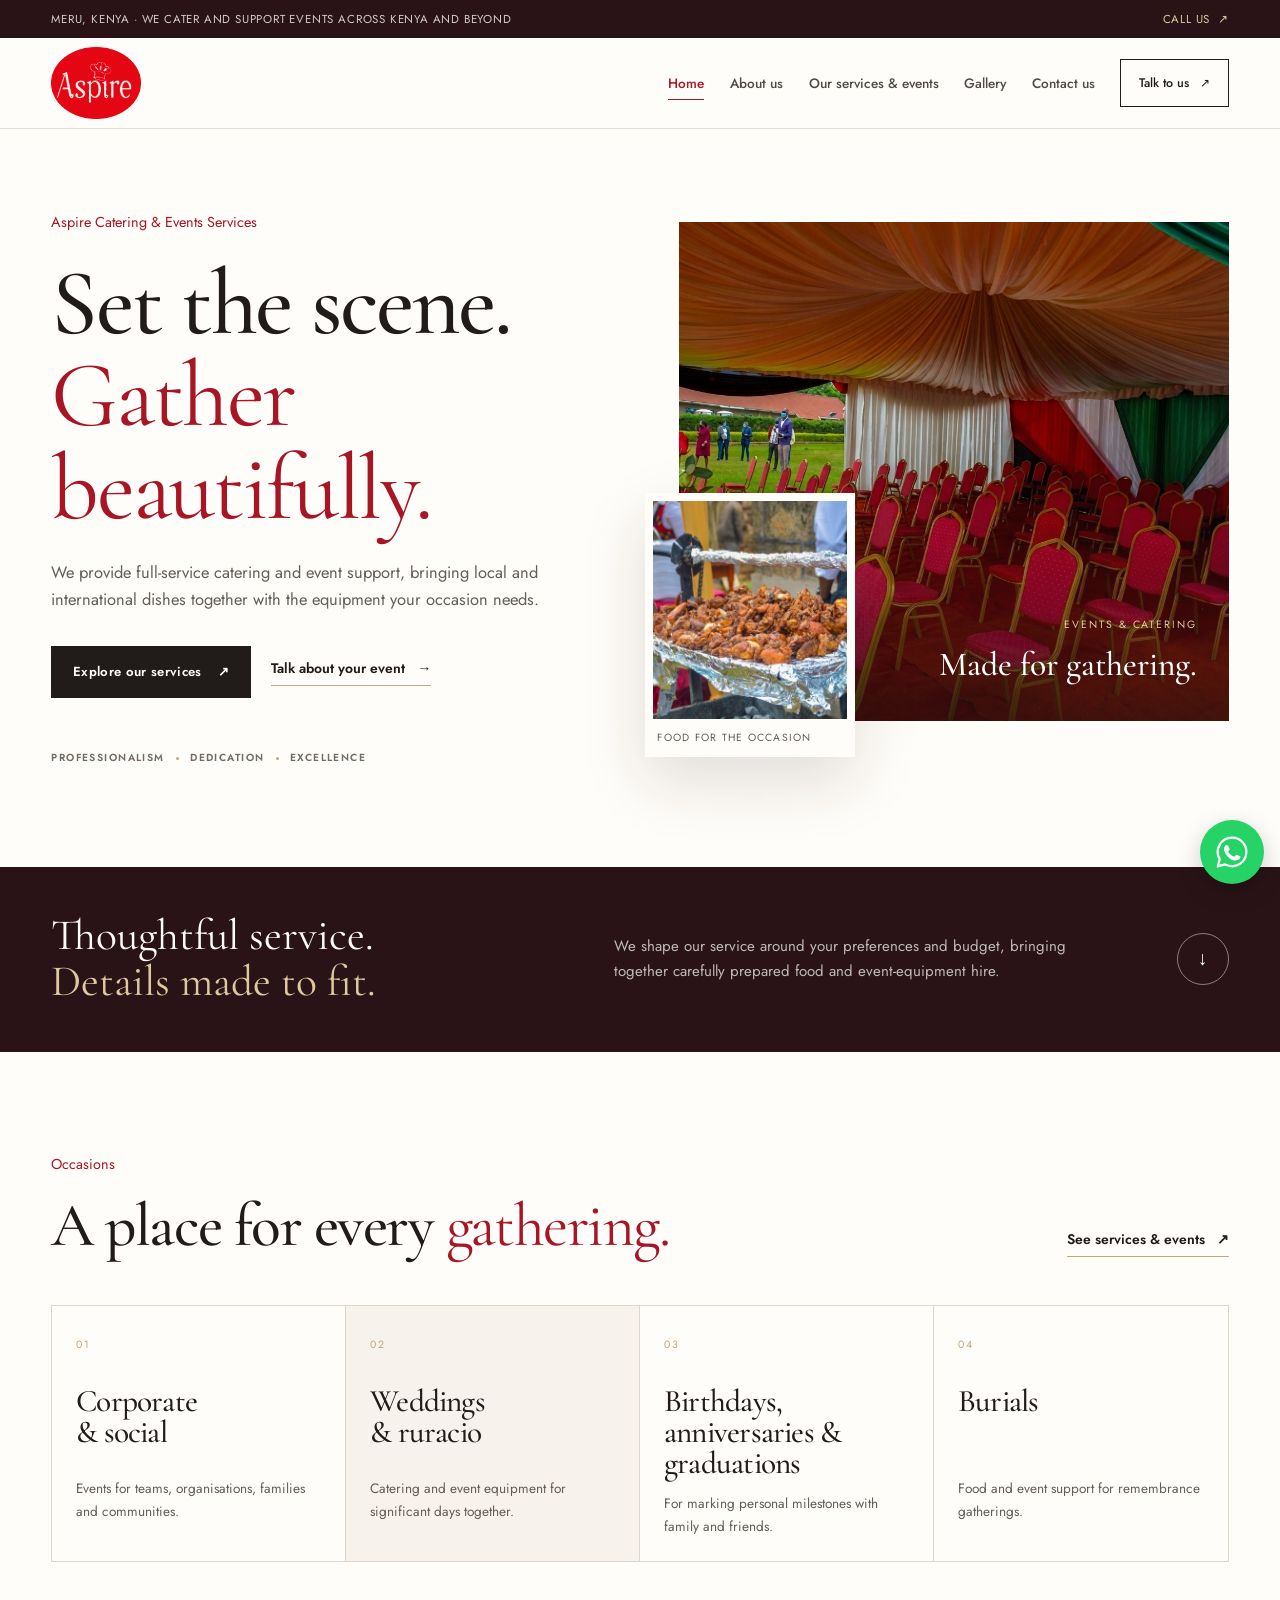
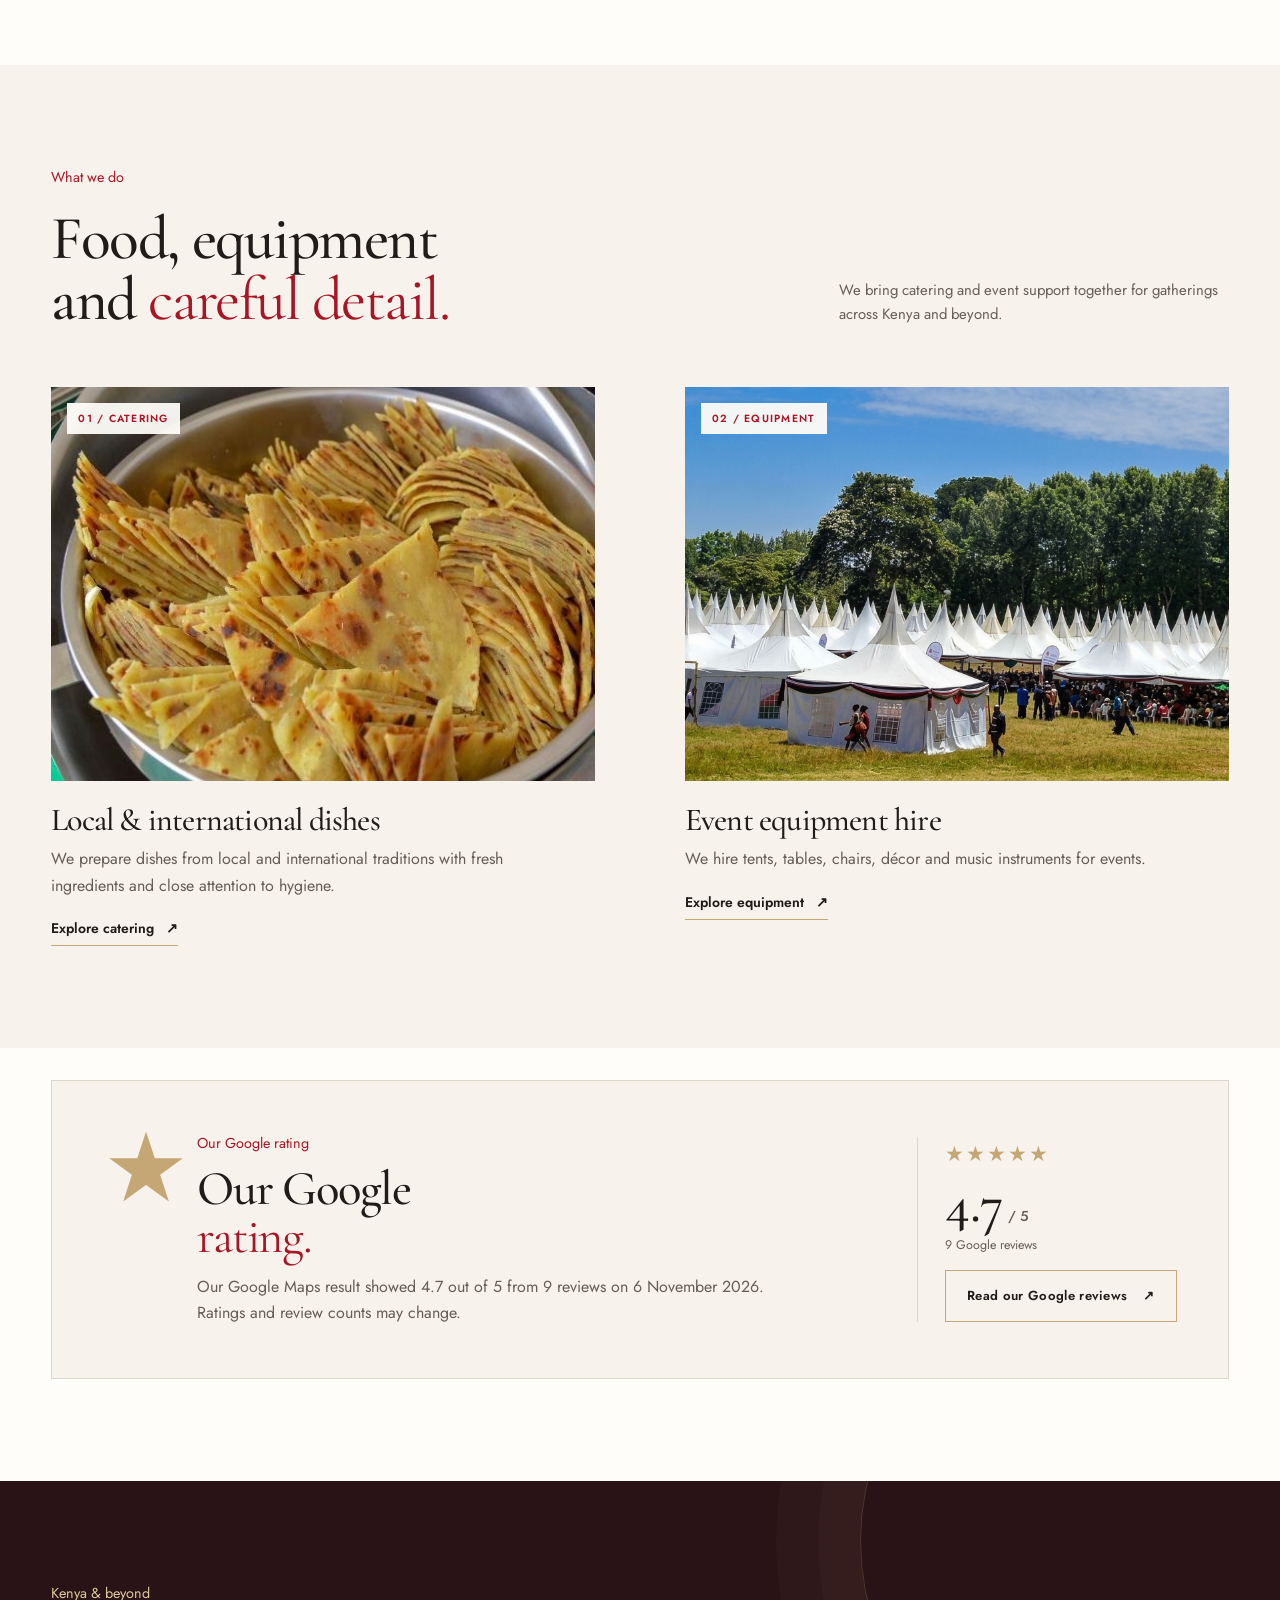
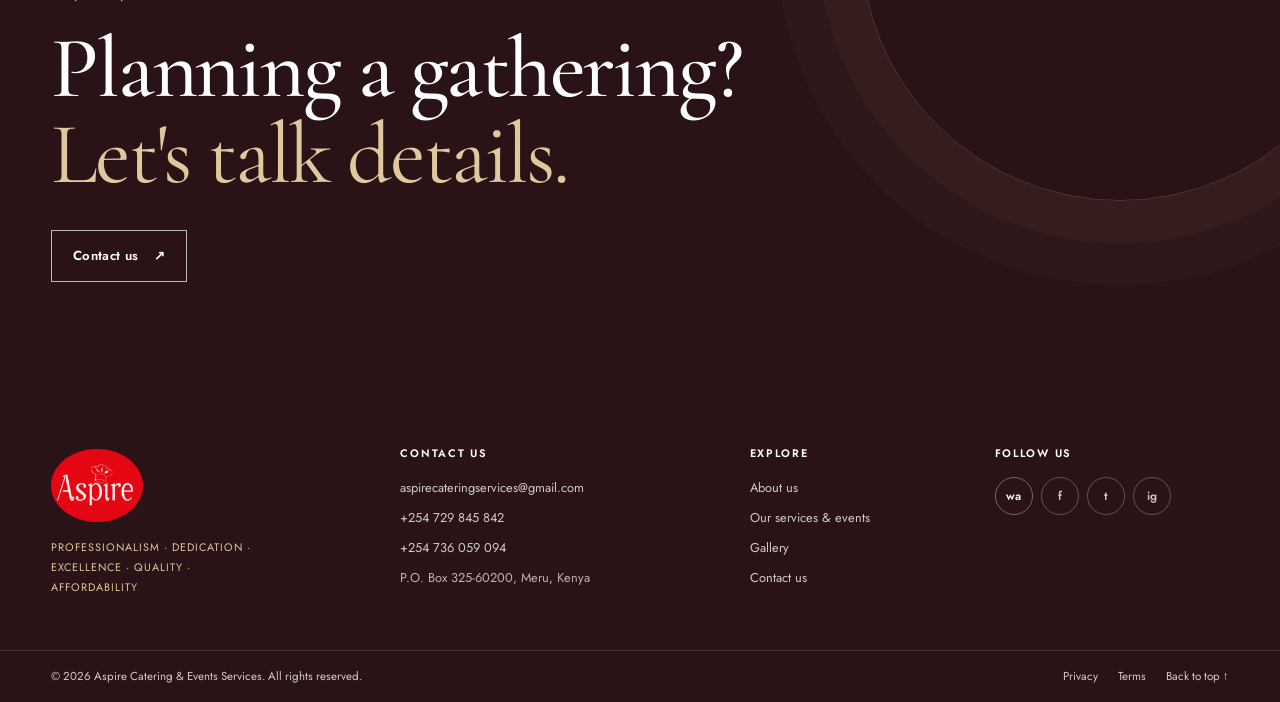
==== index.html @ 541c5c07 "First commit" ====
<!doctype html>
<html lang="en">
    <head>
        <meta charset="utf-8" />
        <meta name="viewport" content="width=device-width, initial-scale=1" />
        <meta name="theme-color" content="#f7f3ec" />
        <meta
            name="description"
            content="We provide catering and event-equipment hire for corporate and social occasions across Kenya and beyond."
        />
        <title>Aspire Catering &amp; Events Services | Catering in Kenya</title>
        <link
            rel="preload"
            href="/fonts/CormorantGaramond-Variable-Latin.woff2"
            as="font"
            type="font/woff2"
            crossorigin
        />
        <link
            rel="preload"
            href="/fonts/Jost-Variable-Latin.woff2"
            as="font"
            type="font/woff2"
            crossorigin
        />
        <link rel="stylesheet" href="/styles.css" />
        <script src="/script.js" defer></script>
    </head>
    <body class="home-page">
        <a class="skip-link" href="#main">Skip to content</a>
        <div class="utility-bar">
            <div class="container utility-bar__inner">
                <p>
                    Meru, Kenya <span aria-hidden="true">·</span> We cater and
                    support events across Kenya and beyond
                </p>
                <a href="tel:+254729845842"
                    >Call us <span aria-hidden="true">↗</span></a
                >
            </div>
        </div>
        <header class="site-header">
            <div class="container site-header__inner">
                <a class="brand" href="/" aria-label="Aspire home">
                    <img
                        src="/images/brand/aspire-chef-cap-wordmark.png"
                        alt="Aspire logo with chef cap"
                        width="120"
                        height="96"
                    />
                </a>
                <button
                    class="menu-toggle"
                    type="button"
                    aria-expanded="false"
                    aria-controls="main-navigation"
                    data-menu-toggle
                >
                    <span class="visually-hidden">Open navigation</span
                    ><span class="menu-toggle__bars" aria-hidden="true"
                        ><i></i><i></i
                    ></span>
                </button>
                <nav
                    class="main-navigation"
                    id="main-navigation"
                    aria-label="Main navigation"
                >
                    <a href="/" data-nav-link>Home</a>
                    <a href="/about.html" data-nav-link>About us</a>
                    <a href="/services.html" data-nav-link
                        >Our services &amp; events</a
                    >
                    <a href="/gallery.html" data-nav-link>Gallery</a>

                    <a href="/contact.html" data-nav-link>Contact us</a>
                    <a class="nav-cta" href="/contact.html"
                        >Talk to us <span aria-hidden="true">↗</span></a
                    >
                </nav>
            </div>
        </header>

        <main id="main">
            <section class="hero hero--image container" aria-labelledby="hero-title">
                <div class="hero__copy reveal">
                    <p class="eyebrow">Aspire Catering &amp; Events Services</p>
                    <h1 id="hero-title">
                        Set the scene.<br /><em>Gather beautifully.</em>
                    </h1>
                    <p class="hero__intro">
                        We provide full-service catering and event support,
                        bringing local and international dishes together with
                        the equipment your occasion needs.
                    </p>
                    <div class="hero__actions">
                        <a class="button button--dark" href="/services.html"
                            >Explore our services
                            <span aria-hidden="true">↗</span></a
                        >
                        <a class="text-link" href="/contact.html"
                            >Talk about your event
                            <span aria-hidden="true">→</span></a
                        >
                    </div>
                    <div class="hero__values" aria-label="Our values">
                        <span>Professionalism</span><i aria-hidden="true"></i
                        ><span>Dedication</span><i aria-hidden="true"></i
                        ><span>Excellence</span>
                    </div>
                </div>
                <div class="hero__media reveal">
                    <figure class="hero__main-photo">
                        <img
                            src="/images/events/banquet-setup.jpg"
                            alt="An event dining setup arranged for guests"
                            width="592"
                            height="452"
                            fetchpriority="high"
                        />
                        <figcaption>
                            <span>Events &amp; catering</span
                            ><strong>Made for gathering.</strong>
                        </figcaption>
                    </figure>
                    <figure class="hero__inset">
                        <img
                            src="/images/food/catering-display.jpg"
                            alt="A display of food prepared for an event"
                            width="582"
                            height="455"
                        />
                        <figcaption>Food for the occasion</figcaption>
                    </figure>
                </div>
            </section>

            <section class="intro-band" aria-label="Our service approach">
                <div class="container intro-band__inner">
                    <p>
                        Thoughtful service.<br /><em>Details made to fit.</em>
                    </p>
                    <p class="intro-band__copy">
                        We shape our service around your preferences and budget,
                        bringing together carefully prepared food and
                        event-equipment hire.
                    </p>
                    <a
                        class="circle-arrow"
                        href="/about.html"
                        aria-label="Read about us"
                        >↓</a
                    >
                </div>
            </section>

            <section
                class="section container"
                aria-labelledby="occasions-title"
            >
                <div class="section-heading reveal">
                    <div>
                        <p class="eyebrow">Occasions</p>
                        <h2 id="occasions-title">
                            A place for every <em>gathering.</em>
                        </h2>
                    </div>
                    <a class="text-link" href="/services.html"
                        >See services &amp; events
                        <span aria-hidden="true">↗</span></a
                    >
                </div>
                <div class="occasion-grid">
                    <article class="occasion-card reveal">
                        <span class="occasion-card__number">01</span>
                        <h3>Corporate<br />&amp; social</h3>
                        <p>
                            Events for teams, organisations, families and
                            communities.
                        </p>
                    </article>
                    <article class="occasion-card occasion-card--accent reveal">
                        <span class="occasion-card__number">02</span>
                        <h3>Weddings<br />&amp; ruracio</h3>
                        <p>
                            Catering and event equipment for significant days
                            together.
                        </p>
                    </article>
                    <article class="occasion-card reveal">
                        <span class="occasion-card__number">03</span>
                        <h3>Birthdays,<br />anniversaries &amp; graduations</h3>
                        <p>
                            For marking personal milestones with family and
                            friends.
                        </p>
                    </article>
                    <article class="occasion-card reveal">
                        <span class="occasion-card__number">04</span>
                        <h3>Burials</h3>
                        <p>
                            Food and event support for remembrance gatherings.
                        </p>
                    </article>
                </div>
            </section>

            <section class="section section--wash">
                <div class="container">
                    <div class="section-heading section-heading--wide reveal">
                        <div>
                            <p class="eyebrow">What we do</p>
                            <h2>
                                Food, equipment<br />and
                                <em>careful detail.</em>
                            </h2>
                        </div>
                        <p class="section-heading__aside">
                            We bring catering and event support together for
                            gatherings across Kenya and beyond.
                        </p>
                    </div>
                    <div class="service-preview-grid">
                        <article class="service-preview reveal">
                            <div class="service-preview__image">
                                <img
                                    src="/images/food/prepared-dishes.jpg"
                                    alt="A selection of prepared dishes"
                                    width="589"
                                    height="433"
                                    loading="lazy"
                                /><span class="service-preview__index"
                                    >01 / Catering</span
                                >
                            </div>
                            <div class="service-preview__body">
                                <h3>Local &amp; international dishes</h3>
                                <p>
                                    We prepare dishes from local and
                                    international traditions with fresh
                                    ingredients and close attention to hygiene.
                                </p>
                                <a
                                    class="text-link"
                                    href="/services.html#catering"
                                    >Explore catering
                                    <span aria-hidden="true">↗</span></a
                                >
                            </div>
                        </article>
                        <article
                            class="service-preview service-preview--offset reveal"
                        >
                            <div class="service-preview__image">
                                <img
                                    src="/images/events/tented-event.jpg"
                                    alt="A tented event setup ready for guests"
                                    width="653"
                                    height="421"
                                    loading="lazy"
                                /><span class="service-preview__index"
                                    >02 / Equipment</span
                                >
                            </div>
                            <div class="service-preview__body">
                                <h3>Event equipment hire</h3>
                                <p>
                                    We hire tents, tables, chairs, décor and
                                    music instruments for events.
                                </p>
                                <a
                                    class="text-link"
                                    href="/services.html#equipment"
                                    >Explore equipment
                                    <span aria-hidden="true">↗</span></a
                                >
                            </div>
                        </article>
                    </div>
                </div>
            </section>

            <section
                class="section container review-section"
                aria-labelledby="reviews-title"
            >
                <div class="review-card reveal">
                    <div class="review-card__mark" aria-hidden="true">★</div>
                    <div class="review-card__copy">
                        <p class="eyebrow">Our Google rating</p>
                        <h2 id="reviews-title">
                            Our Google<br /><em>rating.</em>
                        </h2>
                        <p>
                            Our Google Maps result showed 4.7 out of 5 from 9
                            reviews on 6 November 2026. Ratings and review
                            counts may change.
                        </p>
                    </div>
                    <div class="review-card__rating">
                        <span class="review-card__stars" aria-hidden="true"
                            >★★★★★</span
                        ><strong>4.7<span> / 5</span></strong
                        ><span>9 Google reviews</span
                        ><a
                            class="button button--outline"
                            href="https://www.google.com/maps/search/?api=1&amp;query=Aspire+catering+Meru+%2B254+729845842"
                            target="_blank"
                            rel="noopener noreferrer"
                            aria-label="Find our Google Maps listing and reviews"
                            >Read our Google reviews
                            <span aria-hidden="true">↗</span></a
                        >
                    </div>
                </div>
            </section>

            <section class="closing-banner">
                <div class="container closing-banner__inner reveal">
                    <p class="eyebrow eyebrow--light">Kenya &amp; beyond</p>
                    <h2>
                        Planning a gathering?<br /><em>Let's talk details.</em>
                    </h2>
                    <a class="button button--light" href="/contact.html"
                        >Contact us <span aria-hidden="true">↗</span></a
                    >
                </div>
            </section>
        </main>

        <footer class="site-footer">
            <div class="container footer-main">
                <div class="footer-brand-block">
                    <a href="/" aria-label="Aspire home"
                        ><img
                            src="/images/brand/aspire-chef-cap-wordmark.png"
                            alt="Aspire logo with chef cap"
                            width="112"
                            height="90"
                            loading="lazy"
                    /></a>
                    <p>
                        Professionalism · Dedication · Excellence · Quality ·
                        Affordability
                    </p>
                </div>
                <div class="footer-column">
                    <h2>Contact us</h2>
                    <a href="mailto:aspirecateringservices@gmail.com"
                        >aspirecateringservices@gmail.com</a
                    ><a href="tel:+254729845842">+254 729 845 842</a
                    ><a href="tel:+254736059094">+254 736 059 094</a
                    ><span>P.O. Box 325-60200, Meru, Kenya</span>
                </div>
                <div class="footer-column">
                    <h2>Explore</h2>
                    <a href="/about.html">About us</a
                    ><a href="/services.html">Our services &amp; events</a
                    ><a href="/gallery.html">Gallery</a
                    ><a href="/contact.html">Contact us</a>
                </div>
                <div class="footer-column footer-column--social">
                    <h2>Follow us</h2>
                    <nav class="social-links" aria-label="Social media links">
                        <a
                            class="social-link"
                            href="https://wa.me/254729845842"
                            target="_blank"
                            rel="noopener noreferrer"
                            aria-label="WhatsApp"
                            ><span aria-hidden="true">wa</span></a
                        >
                        <span
                            class="social-link social-slot"
                            data-social-slot="facebook"
                            role="img"
                            aria-label="Facebook link to be added"
                            ><span aria-hidden="true">f</span></span
                        >
                        <span
                            class="social-link social-slot"
                            data-social-slot="twitter"
                            role="img"
                            aria-label="Twitter link to be added"
                            ><span aria-hidden="true">t</span></span
                        >
                        <span
                            class="social-link social-slot"
                            data-social-slot="instagram"
                            role="img"
                            aria-label="Instagram link to be added"
                            ><span aria-hidden="true">ig</span></span
                        >
                    </nav>
                </div>
            </div>
            <div class="footer-bottom">
                <div class="container footer-bottom__inner">
                    <p>
                        © <span data-current-year>2026</span> Aspire Catering
                        &amp; Events Services. All rights reserved.
                    </p>
                    <div>
                        <a href="/privacy.html">Privacy</a
                        ><a href="/terms.html">Terms</a
                        ><a href="#main">Back to top ↑</a>
                    </div>
                </div>
            </div>
        </footer>
        <a
            class="whatsapp-float"
            href="https://wa.me/254729845842?text=Hello%20Aspire%2C%20I%27d%20like%20to%20enquire%20about%20catering%20and%20event%20services."
            target="_blank"
            rel="noopener noreferrer"
            aria-label="Message us on WhatsApp"
            title="Message us on WhatsApp"
            ><svg
                class="whatsapp-float__icon"
                viewBox="0 0 32 32"
                aria-hidden="true"
                focusable="false"
            >
                <path
                    d="M16 3.2A12.7 12.7 0 0 0 5.1 22.4L3.4 28.7l6.5-1.7A12.7 12.7 0 1 0 16 3.2Z"
                    fill="none"
                    stroke="currentColor"
                    stroke-width="2"
                    stroke-linecap="round"
                    stroke-linejoin="round"
                />
                <path
                    d="M11.3 9.7c-.4 0-.8.2-1.1.6-.4.5-1.3 1.4-1.3 3.3s1.3 3.8 1.5 4.1c.2.3 2.5 4 6.1 5.4.9.3 1.6.5 2.2.5.7 0 1.3-.2 2.1-.4.7-.1 2.1-.8 2.4-1.6.3-.8.3-1.5.2-1.6-.1-.1-.3-.2-.7-.4l-2.4-1.1c-.3-.1-.6-.2-.8.2-.2.3-.9 1.1-1.1 1.3-.2.2-.4.3-.8.1-.4-.2-1.7-.6-3.2-2-.9-.8-1.5-1.8-1.7-2.2-.2-.3 0-.5.2-.7l.6-.7c.2-.2.2-.4.3-.6.1-.2 0-.5 0-.7l-1.1-2.5c-.3-.6-.6-.7-.9-.7Z"
                    fill="currentColor"
                /></svg
            ><span class="visually-hidden">Message us on WhatsApp</span></a
        >
        <div class="visually-hidden" aria-live="polite" id="site-status"></div>
    </body>
</html>
---- styles.css ----
@font-face {
    font-family: "Cormorant Garamond";
    src: url("/fonts/CormorantGaramond-Variable-Latin.woff2") format("woff2");
    font-style: normal;
    font-weight: 300 700;
    font-display: swap;
}

@font-face {
    font-family: "Jost";
    src: url("/fonts/Jost-Variable-Latin.woff2") format("woff2");
    font-style: normal;
    font-weight: 300 700;
    font-display: swap;
}
:root {
    color-scheme: light;
    --paper: #f7f3ec;
    --paper-strong: #fffdf9;
    --paper-muted: #eee8de;
    --ink: #211b19;
    --ink-soft: #655d58;
    --wine: #291316;
    --wine-light: #3d1c20;
    --red: #a81525;
    --red-bright: #e40613;
    --champagne: #c5a675;
    --champagne-light: #dfc89d;
    --line: #ded6cb;
    --white: #fffdfb;
    --container: 1280px;
    --nav-height: 90px;
    --shadow: 0 24px 60px rgba(43, 26, 24, 0.14);
}
*,
*::before,
*::after {
    box-sizing: border-box;
}
html {
    scroll-behavior: smooth;
    scroll-padding-top: 6.5rem;
}
body {
    min-width: 320px;
    margin: 0;
    background: var(--paper-strong);
    color: var(--ink);
    font-family: "Jost", sans-serif;
    font-size: 16px;
    font-weight: 400;
    line-height: 1.65;
}
img {
    display: block;
    max-width: 100%;
    height: auto;
}
a {
    color: inherit;
    text-decoration: none;
}
button {
    color: inherit;
    font: inherit;
}
button,
a {
    -webkit-tap-highlight-color: transparent;
}
::selection {
    background: var(--red);
    color: var(--white);
}
h1,
h2,
h3,
h4,
p,
figure {
    margin-top: 0;
}
h1,
h2,
h3,
h4 {
    font-family: "Cormorant Garamond", serif;
    font-weight: 500;
    line-height: 0.99;
    letter-spacing: -0.025em;
}
h1 {
    font-size: clamp(3.7rem, 7.3vw, 7.1rem);
}
h2 {
    font-size: clamp(2.8rem, 4.8vw, 4.9rem);
}
h3 {
    font-size: clamp(1.75rem, 2.5vw, 2.5rem);
}
h1 em,
h2 em,
h3 em {
    color: var(--red);
    font-weight: 400;
}
.container {
    width: min(92%, var(--container));
    margin-inline: auto;
}
.section {
    padding-block: clamp(4.6rem, 8vw, 8rem);
}
.section--wash {
    background: var(--paper);
}
.visually-hidden {
    position: absolute !important;
    width: 1px !important;
    height: 1px !important;
    padding: 0 !important;
    margin: -1px !important;
    overflow: hidden !important;
    clip: rect(0, 0, 0, 0) !important;
    white-space: nowrap !important;
    border: 0 !important;
}
.skip-link {
    position: fixed;
    z-index: 200;
    top: 0.7rem;
    left: 0.7rem;
    padding: 0.7rem 1rem;
    transform: translateY(-150%);
    background: var(--paper-strong);
    color: var(--ink);
}
.skip-link:focus {
    transform: translateY(0);
}
:focus-visible {
    outline: 3px solid var(--champagne);
    outline-offset: 4px;
}
.utility-bar {
    background: var(--wine);
    color: rgba(255, 255, 255, 0.78);
    font-size: 0.72rem;
    letter-spacing: 0.07em;
    text-transform: uppercase;
}
.utility-bar__inner {
    min-height: 38px;
    display: flex;
    align-items: center;
    justify-content: space-between;
    gap: 1rem;
}
.utility-bar p {
    margin: 0;
}
.utility-bar a {
    color: var(--champagne-light);
    white-space: nowrap;
}
.utility-bar a span {
    padding-left: 0.25rem;
}
.site-header {
    position: sticky;
    z-index: 80;
    top: 0;
    background: rgba(255, 253, 249, 0.96);
    border-bottom: 1px solid rgba(222, 214, 203, 0.82);
    backdrop-filter: blur(16px);
}
.site-header__inner {
    min-height: var(--nav-height);
    display: flex;
    align-items: center;
    justify-content: space-between;
    gap: 2.25rem;
}
.brand {
    display: inline-flex;
    align-items: center;
    flex: 0 0 auto;
}
.brand img {
    width: 90px;
    height: 72px;
    object-fit: contain;
}
.main-navigation {
    display: flex;
    align-items: center;
    justify-content: flex-end;
    gap: clamp(0.9rem, 2vw, 1.9rem);
    font-size: 0.85rem;
    font-weight: 500;
}
.main-navigation > a:not(.nav-cta) {
    position: relative;
    padding-block: 0.6rem;
    color: #504946;
    transition: color 0.2s ease;
}
.main-navigation > a:not(.nav-cta)::after {
    position: absolute;
    right: 0;
    bottom: 0.25rem;
    left: 0;
    height: 1px;
    transform: scaleX(0);
    transform-origin: left;
    background: var(--red);
    content: "";
    transition: transform 0.2s ease;
}
.main-navigation > a:hover,
.main-navigation > a[aria-current="page"] {
    color: var(--red);
}
.main-navigation > a:hover::after,
.main-navigation > a[aria-current="page"]::after {
    transform: scaleX(1);
}
.nav-cta {
    display: inline-flex;
    align-items: center;
    gap: 0.7rem;
    padding: 0.78rem 1.1rem;
    border: 1px solid var(--ink);
    font-size: 0.78rem;
    transition:
        background 0.2s ease,
        color 0.2s ease;
}
.nav-cta:hover {
    background: var(--ink);
    color: var(--white);
}
.menu-toggle {
    display: none;
    border: 0;
    background: transparent;
    padding: 0.6rem;
    cursor: pointer;
}
.menu-toggle__bars {
    display: grid;
    gap: 6px;
}
.menu-toggle__bars i {
    display: block;
    width: 25px;
    height: 1px;
    background: var(--ink);
    transition: transform 0.2s ease;
}
.eyebrow {
    display: flex;
    align-items: center;
    gap: 0.7rem;
    margin-bottom: 1.3rem;
    color: var(--red);
    font-size: 0.68rem;
    font-weight: 600;
    letter-spacing: 0.19em;
    line-height: 1.5;
    text-transform: uppercase;
}
.eyebrow__rule {
    display: inline-block;
    width: 31px;
    height: 1px;
    background: currentColor;
}
.eyebrow--light {
    color: var(--champagne-light);
}
.text-link {
    display: inline-flex;
    align-items: center;
    gap: 0.75rem;
    width: fit-content;
    border-bottom: 1px solid var(--champagne);
    padding-bottom: 0.3rem;
    color: var(--ink);
    font-size: 0.87rem;
    font-weight: 600;
    transition:
        gap 0.2s ease,
        color 0.2s ease;
}
.text-link:hover {
    gap: 1rem;
    color: var(--red);
}
.button {
    display: inline-flex;
    align-items: center;
    justify-content: center;
    gap: 1rem;
    min-height: 52px;
    padding: 0.85rem 1.3rem;
    border: 1px solid transparent;
    font-size: 0.82rem;
    font-weight: 600;
    letter-spacing: 0.025em;
    transition:
        transform 0.2s ease,
        background 0.2s ease,
        color 0.2s ease,
        border-color 0.2s ease;
}
.button:hover {
    transform: translateY(-2px);
}
.button--dark {
    background: var(--ink);
    color: var(--white);
}
.button--dark:hover {
    background: var(--red);
}
.button--red {
    background: var(--red);
    color: white;
}
.button--red:hover {
    background: var(--wine);
}
.button--light {
    border-color: rgba(255, 255, 255, 0.7);
    color: white;
}
.button--light:hover {
    background: white;
    color: var(--wine);
}
.button--outline {
    border-color: var(--champagne);
    color: var(--ink);
}
.button--outline:hover {
    background: var(--wine);
    color: white;
}
.small-note {
    color: var(--ink-soft);
    font-size: 0.82rem;
}
.hero {
    display: grid;
    grid-template-columns: 0.94fr 1.06fr;
    align-items: center;
    gap: clamp(3rem, 6vw, 6.5rem);
    min-height: 650px;
    padding-block: 4rem 5rem;
}
.hero__copy {
    position: relative;
    z-index: 2;
    padding-block: 1.2rem;
}
.hero__copy .eyebrow {
    margin-bottom: 1.5rem;
}
.hero h1 {
    max-width: 670px;
    margin-bottom: 1.5rem;
    font-size: clamp(4rem, 7.3vw, 7.2rem);
}
.hero__intro {
    max-width: 510px;
    margin-bottom: 2rem;
    color: var(--ink-soft);
    font-size: 1.03rem;
}
.hero__actions {
    display: flex;
    align-items: center;
    flex-wrap: wrap;
    gap: 1.3rem;
}
.hero__values {
    display: flex;
    align-items: center;
    flex-wrap: wrap;
    gap: 0.7rem;
    margin-top: 3.3rem;
    color: #756b63;
    font-size: 0.64rem;
    font-weight: 600;
    letter-spacing: 0.14em;
    text-transform: uppercase;
}
.hero__values i {
    width: 3px;
    height: 3px;
    border-radius: 50%;
    background: var(--champagne);
}
.hero__media {
    position: relative;
    min-height: 535px;
}
.hero__main-photo {
    position: absolute;
    inset: 0 0 36px 34px;
    overflow: hidden;
    margin: 0;
    background: var(--wine);
}
.hero__main-photo::after {
    position: absolute;
    inset: 40% 0 0;
    background: linear-gradient(0deg, rgba(25, 13, 14, 0.8), transparent);
    content: "";
}
.hero__main-photo img {
    width: 100%;
    height: 100%;
    object-fit: cover;
}
.hero__main-photo figcaption {
    position: absolute;
    z-index: 2;
    right: 2rem;
    bottom: 1.8rem;
    left: 2rem;
    display: grid;
    gap: 0.25rem;
    color: white;
    text-align: right;
}
.hero__main-photo figcaption span {
    color: var(--champagne-light);
    font-size: 0.66rem;
    letter-spacing: 0.18em;
    text-transform: uppercase;
}
.hero__main-photo figcaption strong {
    font-family: "Cormorant Garamond", serif;
    font-size: 2.1rem;
    font-weight: 500;
}
.hero__inset {
    position: absolute;
    z-index: 3;
    bottom: 0;
    left: 0;
    width: clamp(180px, 36%, 270px);
    margin: 0;
    padding: 0.5rem;
    background: var(--paper-strong);
    box-shadow: var(--shadow);
}
.hero__inset img {
    width: 100%;
    height: clamp(150px, 17vw, 220px);
    aspect-ratio: 1.12;
    object-fit: cover;
}
.hero__inset figcaption {
    padding: 0.65rem 0.25rem 0.2rem;
    color: var(--ink-soft);
    font-size: 0.65rem;
    letter-spacing: 0.12em;
    text-transform: uppercase;
}
.hero__seal {
    position: absolute;
    top: -1rem;
    right: -1rem;
    display: flex;
    width: 64px;
    height: 64px;
    align-items: center;
    justify-content: center;
    gap: 0.08rem;
    border: 1px solid var(--champagne);
    border-radius: 50%;
    background: var(--paper-strong);
    color: var(--red);
    font-family: "Cormorant Garamond", serif;
    font-size: 1.35rem;
}
.hero__seal span {
    padding-inline: 0.2rem;
    color: var(--champagne);
}
.intro-band {
    background: var(--wine);
    color: var(--white);
}
.intro-band__inner {
    display: grid;
    grid-template-columns: 1fr 1fr auto;
    align-items: center;
    gap: 3rem;
    min-height: 185px;
    padding-block: 2rem;
}
.intro-band__inner > p:first-child {
    margin: 0;
    font-family: "Cormorant Garamond", serif;
    font-size: clamp(2rem, 3.4vw, 3.2rem);
    line-height: 1.05;
}
.intro-band__inner > p:first-child em {
    color: var(--champagne-light);
}
.intro-band__copy {
    max-width: 460px;
    margin: 0;
    color: rgba(255, 255, 255, 0.7);
    font-size: 0.94rem;
}
.circle-arrow {
    display: grid;
    width: 52px;
    height: 52px;
    place-items: center;
    border: 1px solid rgba(255, 255, 255, 0.45);
    border-radius: 50%;
    color: white;
    font-size: 1.2rem;
    transition:
        background 0.2s,
        color 0.2s;
}
.circle-arrow:hover {
    background: var(--champagne-light);
    color: var(--wine);
}
.section-heading {
    display: flex;
    align-items: flex-end;
    justify-content: space-between;
    gap: 2rem;
    margin-bottom: 3rem;
}
.section-heading h2 {
    margin: 0;
}
.section-heading__aside {
    max-width: 390px;
    margin: 0 0 0.25rem;
    color: var(--ink-soft);
    font-size: 0.93rem;
}
.section-heading--wide {
    margin-bottom: 3.5rem;
}
.occasion-grid {
    display: grid;
    grid-template-columns: repeat(4, 1fr);
    border: 1px solid var(--line);
}
.occasion-card {
    min-height: 255px;
    padding: 1.5rem;
    border-right: 1px solid var(--line);
}
.occasion-card:last-child {
    border-right: 0;
}
.occasion-card--accent {
    background: var(--paper);
}
.occasion-card__number {
    display: inline-block;
    margin-bottom: 2rem;
    color: var(--champagne);
    font-size: 0.66rem;
    letter-spacing: 0.16em;
}
.occasion-card h3 {
    min-height: 78px;
    margin-bottom: 0.85rem;
    font-size: clamp(1.7rem, 2.45vw, 2.4rem);
}
.occasion-card p {
    margin: 0;
    color: var(--ink-soft);
    font-size: 0.85rem;
}
.service-preview-grid {
    display: grid;
    grid-template-columns: 1fr 1fr;
    gap: clamp(2.5rem, 7vw, 6.5rem);
}
.service-preview--offset {
    transform: translateY(3.8rem);
}
.service-preview__image {
    position: relative;
    margin-bottom: 1.4rem;
    background: var(--paper-muted);
}
.service-preview__image img {
    width: 100%;
    aspect-ratio: 1.38;
    object-fit: cover;
}
.service-preview__index {
    position: absolute;
    top: 1rem;
    left: 1rem;
    padding: 0.45rem 0.7rem;
    background: rgba(255, 253, 249, 0.94);
    color: var(--red);
    font-size: 0.65rem;
    font-weight: 600;
    letter-spacing: 0.12em;
    text-transform: uppercase;
}
.service-preview__body {
    max-width: 540px;
}
.service-preview__body h3 {
    margin-bottom: 0.7rem;
}
.service-preview__body p {
    max-width: 480px;
    margin-bottom: 1rem;
    color: var(--ink-soft);
}
.review-section {
    padding-top: 2rem;
}
.review-card {
    position: relative;
    display: grid;
    grid-template-columns: 65px 1fr auto;
    align-items: center;
    gap: 1.8rem;
    padding: clamp(2rem, 4vw, 4rem);
    border: 1px solid var(--line);
    background: var(--paper);
}
.review-card__mark {
    align-self: start;
    color: var(--champagne);
    font-family: "Cormorant Garamond", serif;
    font-size: 6rem;
    line-height: 0.8;
}
.review-card__copy {
    max-width: 600px;
}
.review-card__copy .eyebrow {
    margin-bottom: 0.65rem;
}
.review-card__copy h2 {
    margin-bottom: 0.8rem;
    font-size: clamp(2.2rem, 3.8vw, 3.5rem);
}
.review-card__copy > p:last-child {
    margin: 0;
    color: var(--ink-soft);
}
.review-card__rating {
    display: grid;
    justify-items: start;
    gap: 0.25rem;
    min-width: 220px;
    padding-left: 1.7rem;
    border-left: 1px solid var(--line);
}
.review-card__stars {
    color: var(--champagne);
    font-size: 1.3rem;
    letter-spacing: 0.09em;
}
.review-card__rating strong {
    font-family: "Cormorant Garamond", serif;
    font-size: 3.45rem;
    font-weight: 500;
    line-height: 1;
}
.review-card__rating strong span {
    color: var(--ink-soft);
    font-family: "Jost", sans-serif;
    font-size: 0.9rem;
}
.review-card__rating > span:not(.review-card__stars) {
    margin-bottom: 0.65rem;
    color: var(--ink-soft);
    font-size: 0.78rem;
}
.closing-banner {
    position: relative;
    overflow: hidden;
    background: var(--wine);
    color: white;
}
.closing-banner::after {
    position: absolute;
    top: -200px;
    right: -100px;
    width: 520px;
    height: 520px;
    border: 1px solid rgba(197, 166, 117, 0.24);
    border-radius: 50%;
    box-shadow:
        0 0 0 42px rgba(197, 166, 117, 0.035),
        0 0 0 84px rgba(197, 166, 117, 0.035);
    content: "";
}
.closing-banner__inner {
    position: relative;
    z-index: 1;
    padding-block: clamp(4rem, 8vw, 7.3rem);
}
.closing-banner h2 {
    max-width: 800px;
    margin-bottom: 2rem;
    font-size: clamp(3.5rem, 6.8vw, 6.6rem);
}
.closing-banner h2 em {
    color: var(--champagne-light);
}
.page-hero {
    position: relative;
    display: flex;
    min-height: 415px;
    align-items: flex-end;
    overflow: hidden;
    background: var(--wine);
    color: white;
}
.page-hero > img {
    position: absolute;
    inset: 0;
    width: 100%;
    height: 100%;
    object-fit: cover;
}
.page-hero__shade {
    position: absolute;
    inset: 0;
    background:
        linear-gradient(
            90deg,
            rgba(22, 11, 13, 0.83),
            rgba(22, 11, 13, 0.18) 80%
        ),
        linear-gradient(0deg, rgba(22, 11, 13, 0.5), transparent 75%);
}
.page-hero__content {
    position: relative;
    z-index: 1;
    padding-block: 4rem;
}
.page-hero__content h1 {
    max-width: 850px;
    margin-bottom: 0.75rem;
    color: white;
    font-size: clamp(3.9rem, 7vw, 6.9rem);
}
.page-hero__content h1 em {
    color: var(--champagne-light);
}
.page-hero__content > p:last-child {
    max-width: 500px;
    margin: 0;
    color: rgba(255, 255, 255, 0.82);
    font-size: 1rem;
}
.breadcrumbs {
    display: flex;
    align-items: center;
    gap: 0.7rem;
    padding-top: 1.4rem;
    color: var(--ink-soft);
    font-size: 0.78rem;
}
.breadcrumbs a:hover,
.breadcrumbs [aria-current="page"] {
    color: var(--red);
}
.split-section {
    display: grid;
    grid-template-columns: 0.95fr 1.05fr;
    align-items: center;
    gap: clamp(3rem, 7vw, 7rem);
}
.split-section__image {
    position: relative;
}
.split-section__image img {
    width: 100%;
    aspect-ratio: 1.16;
    object-fit: cover;
}
.image-note {
    position: absolute;
    right: -0.8rem;
    bottom: -0.8rem;
    padding: 0.75rem 0.9rem;
    background: var(--wine);
    color: white;
    font-size: 0.65rem;
    letter-spacing: 0.1em;
    text-transform: uppercase;
}
.split-section__copy h2 {
    margin-bottom: 1.2rem;
}
.split-section__copy > p:not(.eyebrow) {
    color: var(--ink-soft);
}
.split-section__copy .text-link {
    margin-top: 0.7rem;
}
.principle-grid {
    display: grid;
    grid-template-columns: repeat(4, 1fr);
    gap: 1px;
    border: 1px solid var(--line);
    background: var(--line);
}
.principle-card {
    min-height: 235px;
    padding: 1.55rem;
    background: var(--paper-strong);
}
.principle-card > span {
    display: block;
    margin-bottom: 2rem;
    color: var(--champagne);
    font-size: 0.66rem;
    letter-spacing: 0.15em;
}
.principle-card h3 {
    margin-bottom: 0.7rem;
    font-size: 1.85rem;
}
.principle-card p {
    margin: 0;
    color: var(--ink-soft);
    font-size: 0.83rem;
}
.purpose-grid {
    display: grid;
    grid-template-columns: repeat(3, 1fr);
    gap: 1rem;
}
.purpose-card {
    min-height: 280px;
    padding: 1.8rem;
}
.purpose-card--light {
    background: var(--paper);
}
.purpose-card--dark {
    background: var(--wine);
    color: white;
}
.purpose-card--red {
    background: var(--red);
    color: white;
}
.purpose-card__label {
    display: block;
    margin-bottom: 2rem;
    color: var(--champagne);
    font-size: 0.65rem;
    font-weight: 600;
    letter-spacing: 0.16em;
    text-transform: uppercase;
}
.purpose-card--red .purpose-card__label {
    color: rgba(255, 255, 255, 0.78);
}
.purpose-card h3 {
    margin-bottom: 0.8rem;
    font-size: 2rem;
}
.purpose-card--dark h3,
.purpose-card--red h3 {
    color: white;
}
.purpose-card p {
    margin: 0;
    color: var(--ink-soft);
    font-size: 0.87rem;
}
.purpose-card--dark p,
.purpose-card--red p {
    color: rgba(255, 255, 255, 0.78);
}
.reason-list {
    display: grid;
    grid-template-columns: 1fr 1fr;
    margin: 0;
    padding: 0;
    list-style: none;
    border-top: 1px solid var(--line);
}
.reason-list li {
    display: flex;
    gap: 1rem;
    min-height: 82px;
    padding: 1.15rem 0.5rem;
    border-bottom: 1px solid var(--line);
    font-family: "Cormorant Garamond", serif;
    font-size: 1.48rem;
    line-height: 1.22;
}
.reason-list li:nth-child(odd) {
    margin-right: 2rem;
}
.reason-list li:nth-child(even) {
    margin-left: 2rem;
}
.reason-list li span {
    padding-top: 0.2rem;
    color: var(--champagne);
    font-family: "Jost", sans-serif;
    font-size: 0.65rem;
    letter-spacing: 0.14em;
}
.values-row {
    display: flex;
    align-items: center;
    justify-content: space-between;
    gap: 2rem;
    padding-top: 2rem;
}
.values-row .eyebrow {
    margin: 0;
}
.values-row > p:last-child {
    margin: 0;
    color: var(--red);
    font-size: 0.85rem;
    font-weight: 600;
}
.values-row i {
    color: var(--champagne);
    font-style: normal;
}
.service-detail-grid {
    display: grid;
    grid-template-columns: repeat(3, 1fr);
    gap: 1px;
    border: 1px solid var(--line);
    background: var(--line);
}
.service-detail {
    min-height: 260px;
    padding: 1.8rem;
    background: var(--paper-strong);
}
.service-detail__number {
    display: block;
    margin-bottom: 2rem;
    color: var(--champagne);
    font-size: 0.65rem;
    letter-spacing: 0.16em;
}
.service-detail h3 {
    margin-bottom: 0.8rem;
}
.service-detail p {
    margin: 0;
    color: var(--ink-soft);
    font-size: 0.9rem;
}
.equipment-layout {
    display: grid;
    grid-template-columns: 1.05fr 0.95fr;
    align-items: center;
    gap: clamp(3rem, 7vw, 7rem);
}
.equipment-layout__image img {
    width: 100%;
    aspect-ratio: 1.28;
    object-fit: cover;
}
.equipment-layout__image p {
    margin: 0.7rem 0 0;
    color: var(--ink-soft);
    font-size: 0.7rem;
    letter-spacing: 0.09em;
    text-transform: uppercase;
}
.equipment-layout__copy h2 {
    margin-bottom: 1rem;
}
.equipment-layout__copy > p:not(.eyebrow) {
    color: var(--ink-soft);
}
.equipment-list {
    display: flex;
    flex-wrap: wrap;
    gap: 0.6rem;
    margin: 1.2rem 0 1.4rem;
    padding: 0;
    list-style: none;
}
.equipment-list li {
    padding: 0.6rem 0.85rem;
    border: 1px solid var(--line);
    background: var(--paper-strong);
    font-size: 0.82rem;
}
.occasion-list {
    display: grid;
    grid-template-columns: repeat(4, 1fr);
    border-top: 1px solid var(--line);
    border-left: 1px solid var(--line);
}
.occasion-list article {
    min-height: 125px;
    padding: 1.2rem;
    border-right: 1px solid var(--line);
    border-bottom: 1px solid var(--line);
}
.occasion-list article span {
    color: var(--champagne);
    font-size: 0.65rem;
    letter-spacing: 0.12em;
}
.occasion-list h3 {
    margin: 1rem 0 0;
    font-size: 1.6rem;
}
.team-teaser {
    display: grid;
    grid-template-columns: 1fr 1fr;
    align-items: center;
    gap: 4.5rem;
}
.team-teaser h2 {
    margin: 0;
}
.team-teaser > div:last-child p {
    color: var(--ink-soft);
}
.team-teaser .text-link {
    margin-top: 0.5rem;
}
.gallery-section {
    padding-top: 3.8rem;
}
.gallery-filters {
    display: flex;
    flex-wrap: wrap;
    gap: 0.6rem;
    margin-bottom: 2rem;
}
.filter-button {
    padding: 0.65rem 0.95rem;
    border: 1px solid var(--line);
    background: transparent;
    cursor: pointer;
    font-size: 0.78rem;
    transition:
        background 0.2s,
        color 0.2s,
        border-color 0.2s;
}
.filter-button:hover,
.filter-button.is-active {
    border-color: var(--wine);
    background: var(--wine);
    color: white;
}
.gallery-grid {
    display: grid;
    grid-template-columns: repeat(3, 1fr);
    grid-auto-flow: dense;
    gap: 1rem;
}
.gallery-item {
    position: relative;
    display: block;
    overflow: hidden;
    min-height: 220px;
    padding: 0;
    border: 0;
    background: var(--paper-muted);
    text-align: left;
    cursor: zoom-in;
}
.gallery-item[hidden] {
    display: none;
}
.gallery-item--large {
    grid-column: span 2;
}
.gallery-item img {
    width: 100%;
    height: 100%;
    min-height: 240px;
    object-fit: cover;
    transition: transform 0.55s cubic-bezier(0.2, 0.7, 0.25, 1);
}
.gallery-item:hover img {
    transform: scale(1.045);
}
.gallery-item::after {
    position: absolute;
    inset: 40% 0 0;
    background: linear-gradient(0deg, rgba(27, 14, 16, 0.72), transparent);
    content: "";
    pointer-events: none;
}
.gallery-item__label {
    position: absolute;
    z-index: 1;
    bottom: 1rem;
    left: 1rem;
    color: white;
    font-size: 0.7rem;
    font-weight: 600;
    letter-spacing: 0.1em;
    text-transform: uppercase;
}
.gallery-item__zoom {
    position: absolute;
    z-index: 1;
    top: 0.9rem;
    right: 0.9rem;
    display: grid;
    width: 35px;
    height: 35px;
    place-items: center;
    border-radius: 50%;
    background: rgba(255, 253, 249, 0.94);
    color: var(--red);
    font-size: 1.2rem;
}
.gallery-footnote {
    margin: 1.4rem 0 0;
    color: var(--ink-soft);
    font-size: 0.78rem;
}
.lightbox {
    position: relative;
    width: min(92vw, 1040px);
    max-width: 1040px;
    max-height: 92vh;
    padding: 1rem;
    border: 0;
    background: var(--wine);
    color: white;
}
.lightbox::backdrop {
    background: rgba(16, 10, 10, 0.86);
    backdrop-filter: blur(5px);
}
.lightbox__image {
    max-width: 100%;
    max-height: calc(92vh - 5rem);
    margin-inline: auto;
    object-fit: contain;
}
.lightbox__caption {
    margin: 0.7rem 3rem 0 0;
    color: rgba(255, 255, 255, 0.82);
    font-size: 0.85rem;
}
.lightbox__close {
    position: absolute;
    z-index: 1;
    top: 0.3rem;
    right: 0.35rem;
    width: 42px;
    height: 42px;
    border: 1px solid rgba(255, 255, 255, 0.55);
    border-radius: 50%;
    background: rgba(41, 19, 22, 0.7);
    color: white;
    font-size: 1.5rem;
    cursor: pointer;
}
.profile-intro {
    max-width: 870px;
}
.profile-intro h2 {
    margin-bottom: 1rem;
}
.profile-intro > p:last-child {
    max-width: 770px;
    color: var(--ink-soft);
    font-size: 1.02rem;
}
.profile-grid {
    display: grid;
    grid-template-columns: 1fr 1fr;
    gap: 1rem;
}
.profile-card {
    padding: 1.8rem;
    border: 1px solid var(--line);
    background: var(--paper-strong);
}
.profile-card__index {
    display: block;
    margin-bottom: 1.8rem;
    color: var(--champagne);
    font-size: 0.65rem;
    letter-spacing: 0.15em;
}
.profile-card h3 {
    margin-bottom: 0.9rem;
}
.profile-card p {
    color: var(--ink-soft);
}
.styled-list {
    margin: 0;
    padding-left: 1.2rem;
    color: var(--ink-soft);
}
.styled-list li {
    padding: 0.25rem 0;
}
.styled-list li::marker {
    color: var(--champagne);
}
.profile-grid + .small-note {
    margin: 1rem 0 0;
}
.team-intro {
    max-width: 760px;
    color: var(--ink-soft);
}
.team-role-grid {
    display: grid;
    grid-template-columns: repeat(3, 1fr);
    gap: 1px;
    margin-top: 1.6rem;
    border: 1px solid var(--line);
    background: var(--line);
}
.team-role-grid span {
    padding: 0.9rem 1.1rem;
    background: var(--paper-strong);
    font-family: "Cormorant Garamond", serif;
    font-size: 1.3rem;
}
.management-panel {
    margin-top: 2.8rem;
    padding: clamp(1.5rem, 3.5vw, 2.8rem);
    border-left: 3px solid var(--red);
    background: var(--paper);
}
.management-panel .eyebrow {
    margin-bottom: 0.8rem;
}
.management-panel p:last-child {
    max-width: 970px;
    margin: 0;
    color: var(--ink-soft);
}
.impact-grid {
    display: grid;
    grid-template-columns: 1fr 1fr;
    gap: 1.5rem;
}
.impact-card {
    padding: clamp(1.6rem, 3.4vw, 2.8rem);
    background: var(--paper-strong);
}
.impact-card h2 {
    margin-bottom: 1.3rem;
}
.impact-card--environment {
    background: var(--wine);
    color: white;
}
.impact-card--environment > p:not(.eyebrow) {
    max-width: 510px;
    color: rgba(255, 255, 255, 0.78);
}
.impact-card--environment img {
    width: 100%;
    max-height: 210px;
    margin-top: 1.4rem;
    object-fit: cover;
}
.impact-card--environment h2 {
    color: white;
}
.contact-layout {
    display: grid;
    grid-template-columns: 0.9fr 1.1fr;
    gap: clamp(3rem, 8vw, 8rem);
}
.contact-lead h2 {
    margin-bottom: 1.2rem;
}
.contact-lead > p:not(.eyebrow) {
    max-width: 480px;
    margin-bottom: 1.8rem;
    color: var(--ink-soft);
}
.contact-details {
    border-top: 1px solid var(--line);
}
.contact-detail {
    display: grid;
    gap: 0.3rem;
    padding: 1.25rem 0;
    border-bottom: 1px solid var(--line);
}
.contact-detail__label {
    color: var(--champagne);
    font-size: 0.65rem;
    font-weight: 600;
    letter-spacing: 0.15em;
    text-transform: uppercase;
}
.contact-detail > a,
.contact-detail p {
    width: fit-content;
    margin: 0;
    font-family: "Cormorant Garamond", serif;
    font-size: 1.55rem;
    line-height: 1.3;
}
.contact-detail > a:hover {
    color: var(--red);
}
.contact-detail--note p {
    max-width: 500px;
    color: var(--ink-soft);
    font-family: "Jost", sans-serif;
    font-size: 0.9rem;
}
.contact-detail--note .text-link {
    margin-top: 0.6rem;
    font-family: "Jost", sans-serif;
    font-size: 0.83rem;
}
.contact-close {
    padding-block: 1rem;
}
.contact-close h2 {
    margin-bottom: 1rem;
}
.contact-close > p:not(.eyebrow) {
    max-width: 650px;
    color: var(--ink-soft);
}
.legal-page {
    padding-bottom: 6rem;
}
.legal-page > .breadcrumbs {
    margin-bottom: 1.4rem;
}
.draft-banner {
    display: flex;
    align-items: flex-start;
    gap: 1rem;
    padding: 1.1rem 1.3rem;
    border: 1px solid #dbc28e;
    background: #fbf2df;
}
.draft-banner__tag {
    flex: 0 0 auto;
    padding: 0.4rem 0.6rem;
    background: var(--wine);
    color: white;
    font-size: 0.63rem;
    font-weight: 600;
    letter-spacing: 0.13em;
    text-transform: uppercase;
}
.draft-banner p {
    margin: 0;
    color: #554630;
    font-size: 0.88rem;
}
.legal-heading {
    max-width: 850px;
    padding-block: 4.2rem 2.8rem;
}
.legal-heading h1 {
    margin-bottom: 0.8rem;
}
.legal-heading > p:last-child {
    color: var(--ink-soft);
    font-size: 0.8rem;
}
.legal-content {
    max-width: 850px;
}
.legal-content section {
    padding-block: 1.4rem;
    border-top: 1px solid var(--line);
}
.legal-content h2 {
    margin-bottom: 0.7rem;
    font-size: 1.95rem;
}
.legal-content p,
.legal-content li {
    color: var(--ink-soft);
}
.legal-content a {
    color: var(--red);
    text-decoration: underline;
    text-underline-offset: 3px;
}
.legal-owner-check {
    margin-top: 1.3rem;
    padding: 1.3rem !important;
    border: 1px solid var(--line) !important;
    background: var(--paper);
}
.site-footer {
    background: var(--wine);
    color: rgba(255, 255, 255, 0.78);
}
.footer-main {
    display: grid;
    grid-template-columns: 1.2fr 1.2fr 0.8fr 0.9fr;
    gap: 2.3rem;
    padding-block: 4rem 3.3rem;
}
.footer-brand-block img {
    width: 92px;
    height: 74px;
    object-fit: contain;
}
.footer-brand-block p {
    max-width: 230px;
    margin: 1rem 0 0;
    color: var(--champagne-light);
    font-size: 0.68rem;
    letter-spacing: 0.09em;
    line-height: 1.8;
    text-transform: uppercase;
}
.footer-column {
    display: flex;
    flex-direction: column;
    align-items: flex-start;
    gap: 0.55rem;
    font-size: 0.8rem;
}
.footer-column h2 {
    margin-bottom: 0.55rem;
    color: white;
    font-family: "Jost", sans-serif;
    font-size: 0.68rem;
    font-weight: 600;
    letter-spacing: 0.16em;
    text-transform: uppercase;
}
.footer-column > a:hover,
.footer-bottom a:hover {
    color: var(--champagne-light);
}
.footer-column > span {
    color: rgba(255, 255, 255, 0.68);
}
.social-links {
    display: flex;
    flex-wrap: wrap;
    gap: 0.5rem;
}
.social-link {
    display: grid;
    width: 38px;
    height: 38px;
    place-items: center;
    border: 1px solid rgba(255, 255, 255, 0.34);
    border-radius: 50%;
    color: white;
    font-size: 0.74rem;
    font-weight: 600;
    transition:
        background 0.2s,
        color 0.2s;
}
.social-link:hover {
    background: var(--champagne-light);
    color: var(--wine);
}
.social-slot {
    cursor: default;
    opacity: 0.77;
}
.footer-note {
    margin: 0.5rem 0 0;
    color: rgba(255, 255, 255, 0.56);
    font-size: 0.67rem;
}
.footer-note code {
    color: var(--champagne-light);
}
.footer-bottom {
    border-top: 1px solid rgba(255, 255, 255, 0.15);
}
.footer-bottom__inner {
    display: flex;
    align-items: center;
    justify-content: space-between;
    gap: 1.5rem;
    padding-block: 1rem;
    font-size: 0.72rem;
}
.footer-bottom p {
    margin: 0;
}
.footer-bottom__inner > div {
    display: flex;
    flex-wrap: wrap;
    gap: 1.25rem;
}
.whatsapp-float {
    position: fixed;
    z-index: 90;
    right: 1.2rem;
    bottom: 1.2rem;
    display: flex;
    align-items: center;
    gap: 0.65rem;
    padding: 0.65rem 1rem 0.65rem 0.7rem;
    border: 1px solid rgba(255, 255, 255, 0.24);
    border-radius: 999px;
    background: #176a4b;
    color: white;
    box-shadow: 0 8px 28px rgba(0, 0, 0, 0.22);
    font-size: 0.78rem;
    font-weight: 600;
    transition:
        transform 0.2s,
        background 0.2s;
}
.whatsapp-float:hover {
    transform: translateY(-3px);
    background: #105d40;
}
.whatsapp-float__icon {
    display: grid;
    width: 28px;
    height: 28px;
    place-items: center;
    border-radius: 50%;
    background: rgba(255, 255, 255, 0.16);
    font-size: 0.68rem;
    letter-spacing: -0.04em;
}
.reveal {
    opacity: 1;
    transform: none;
}
.js-motion .reveal {
    opacity: 0;
    transform: translateY(18px);
    transition:
        opacity 0.65s ease,
        transform 0.65s cubic-bezier(0.2, 0.7, 0.2, 1);
}
.js-motion .reveal.is-visible {
    opacity: 1;
    transform: translateY(0);
}
@media (max-width: 1080px) {
    .main-navigation {
        gap: 0.9rem;
        font-size: 0.78rem;
    }
    .nav-cta {
        padding: 0.7rem 0.8rem;
    }
    .hero {
        gap: 3rem;
    }
    .hero__media {
        min-height: 480px;
    }
    .review-card {
        grid-template-columns: 48px 1fr;
    }
    .review-card__rating {
        grid-column: 2;
        grid-template-columns: auto auto 1fr;
        align-items: center;
        gap: 0.8rem;
        width: 100%;
        padding: 1rem 0 0;
        border-top: 1px solid var(--line);
        border-left: 0;
    }
    .review-card__rating .button {
        grid-column: 3;
        grid-row: 1/3;
    }
    .review-card__rating > span:not(.review-card__stars) {
        margin: 0;
    }
    .footer-main {
        grid-template-columns: 1fr 1.2fr 1fr;
        gap: 2rem;
    }
    .footer-column--social {
        grid-column: 2/4;
    }
}
@media (max-width: 800px) {
    :root {
        --nav-height: 76px;
    }
    .utility-bar {
        font-size: 0.62rem;
    }
    .brand img {
        width: 78px;
        height: 62px;
    }
    .menu-toggle {
        display: block;
    }
    .main-navigation {
        position: absolute;
        top: 100%;
        right: 0;
        left: 0;
        display: none;
        align-items: stretch;
        gap: 0;
        padding: 0.5rem 4% 1rem;
        border-bottom: 1px solid var(--line);
        background: var(--paper-strong);
        box-shadow: 0 18px 24px rgba(22, 15, 13, 0.08);
    }
    .site-header.is-open .main-navigation {
        display: flex;
        flex-direction: column;
    }
    .main-navigation > a:not(.nav-cta) {
        padding: 0.7rem 0;
        border-bottom: 1px solid var(--line);
    }
    .main-navigation > a:not(.nav-cta)::after {
        display: none;
    }
    .nav-cta {
        justify-content: space-between;
        margin-top: 0.8rem;
    }
    .site-header.is-open .menu-toggle__bars i:first-child {
        transform: translateY(3.5px) rotate(45deg);
    }
    .site-header.is-open .menu-toggle__bars i:last-child {
        transform: translateY(-3.5px) rotate(-45deg);
    }
    .hero {
        grid-template-columns: 1fr;
        gap: 2rem;
        min-height: 0;
        padding-block: 3.2rem 4rem;
    }
    .hero__copy {
        max-width: 690px;
    }
    .hero h1 {
        font-size: clamp(4rem, 11vw, 6rem);
    }
    .hero__values {
        margin-top: 2rem;
    }
    .hero__media {
        min-height: min(72vw, 520px);
        margin-left: 1rem;
    }
    .hero__main-photo {
        inset: 0 0 30px 28px;
    }
    .hero__inset {
        width: clamp(170px, 34%, 250px);
    }
    .intro-band__inner {
        grid-template-columns: 1fr auto;
        gap: 1rem 2rem;
        padding-block: 2rem;
    }
    .intro-band__copy {
        grid-column: 1;
        grid-row: 2;
    }
    .circle-arrow {
        grid-column: 2;
        grid-row: 1/3;
    }
    .occasion-grid {
        grid-template-columns: 1fr 1fr;
    }
    .occasion-card {
        min-height: 225px;
        border-bottom: 1px solid var(--line);
    }
    .occasion-card:nth-child(2) {
        border-right: 0;
    }
    .occasion-card:nth-child(3),
    .occasion-card:nth-child(4) {
        border-bottom: 0;
    }
    .service-preview-grid {
        gap: 2rem;
    }
    .service-preview--offset {
        transform: translateY(2.3rem);
    }
    .section-heading {
        align-items: flex-start;
        flex-direction: column;
    }
    .section-heading__aside {
        max-width: 620px;
    }
    .principle-grid {
        grid-template-columns: 1fr 1fr;
    }
    .purpose-grid {
        grid-template-columns: 1fr;
    }
    .purpose-card {
        min-height: 0;
    }
    .purpose-card__label {
        margin-bottom: 1.2rem;
    }
    .split-section,
    .equipment-layout,
    .contact-layout {
        grid-template-columns: 1fr;
        gap: 2.5rem;
    }
    .split-section__image {
        max-width: 620px;
    }
    .equipment-layout__image {
        max-width: 700px;
    }
    .team-teaser {
        gap: 2.5rem;
    }
    .occasion-list {
        grid-template-columns: 1fr 1fr;
    }
    .gallery-grid {
        grid-template-columns: 1fr 1fr;
    }
    .gallery-item--large {
        grid-column: span 1;
    }
    .profile-grid,
    .impact-grid {
        grid-template-columns: 1fr;
    }
    .team-role-grid {
        grid-template-columns: 1fr 1fr;
    }
    .footer-main {
        grid-template-columns: 1fr 1fr;
    }
    .footer-column--social {
        grid-column: auto;
    }
    .page-hero {
        min-height: 390px;
    }
    .contact-lead {
        max-width: 650px;
    }
}
@media (max-width: 560px) {
    .container {
        width: min(91%, var(--container));
    }
    .utility-bar__inner {
        min-height: 35px;
    }
    .utility-bar__inner p {
        max-width: 75%;
        font-size: 0.55rem;
        line-height: 1.25;
    }
    .utility-bar a {
        font-size: 0.57rem;
    }
    .hero {
        padding-top: 2.5rem;
    }
    .hero h1 {
        font-size: clamp(3.35rem, 13vw, 4.5rem);
    }
    .hero__intro {
        font-size: 0.95rem;
    }
    .hero__actions {
        align-items: flex-start;
        flex-direction: column;
        gap: 1rem;
    }
    .hero__media {
        min-height: 440px;
        margin-left: 0.15rem;
    }
    .hero__main-photo {
        inset: 0 0 28px 18px;
    }
    .hero__main-photo figcaption {
        right: 1rem;
        bottom: 1rem;
        left: 1rem;
    }
    .hero__main-photo figcaption strong {
        font-size: 1.75rem;
    }
    .hero__inset {
        display: none;
        width: 172px;
        padding: 0.4rem;
    }
    .hero__seal {
        right: -0.4rem;
        width: 54px;
        height: 54px;
        font-size: 1.1rem;
    }
    .hero__values {
        gap: 0.5rem;
        font-size: 0.55rem;
        letter-spacing: 0.1em;
    }
    .intro-band__inner {
        gap: 0.9rem;
        padding-block: 1.7rem;
    }
    .intro-band__inner > p:first-child {
        font-size: 2rem;
    }
    .intro-band__copy {
        font-size: 0.84rem;
    }
    .circle-arrow {
        width: 42px;
        height: 42px;
    }
    .section {
        padding-block: 4.5rem;
    }
    .section-heading {
        gap: 1.2rem;
        margin-bottom: 2rem;
    }
    .section-heading h2 {
        font-size: clamp(2.8rem, 11vw, 3.8rem);
    }
    .occasion-card {
        min-height: 210px;
        padding: 1.1rem;
    }
    .occasion-card__number {
        margin-bottom: 1.5rem;
    }
    .occasion-card h3 {
        min-height: 0;
        font-size: 1.8rem;
    }
    .occasion-card p {
        font-size: 0.8rem;
    }
    .service-preview-grid {
        grid-template-columns: 1fr;
        gap: 2.3rem;
    }
    .service-preview--offset {
        transform: none;
    }
    .review-card {
        grid-template-columns: 1fr;
        gap: 0.5rem;
        padding: 1.5rem;
    }
    .review-card__mark {
        font-size: 3.7rem;
    }
    .review-card__rating {
        grid-column: 1;
        grid-template-columns: 1fr 1fr;
        gap: 0.4rem 1rem;
    }
    .review-card__rating .button {
        grid-column: 1/-1;
        grid-row: auto;
        margin-top: 0.5rem;
    }
    .review-card__stars {
        grid-column: 1/-1;
    }
    .review-card__rating strong {
        font-size: 2.8rem;
    }
    .closing-banner__inner {
        padding-block: 4rem;
    }
    .closing-banner h2 {
        font-size: clamp(3.3rem, 12vw, 4.6rem);
    }
    .page-hero {
        min-height: 355px;
    }
    .page-hero__content {
        padding-block: 3rem;
    }
    .page-hero__content h1 {
        font-size: clamp(3.4rem, 12vw, 4.8rem);
    }
    .breadcrumbs {
        padding-top: 1rem;
    }
    .principle-grid {
        grid-template-columns: 1fr;
    }
    .principle-card {
        min-height: 0;
    }
    .principle-card > span {
        margin-bottom: 1.2rem;
    }
    .reason-list {
        grid-template-columns: 1fr;
    }
    .reason-list li:nth-child(odd),
    .reason-list li:nth-child(even) {
        margin-inline: 0;
    }
    .values-row {
        align-items: flex-start;
        flex-direction: column;
        gap: 0.7rem;
    }
    .purpose-card {
        padding: 1.5rem;
    }
    .service-detail-grid {
        grid-template-columns: 1fr;
    }
    .service-detail {
        min-height: 0;
    }
    .service-detail__number {
        margin-bottom: 1.2rem;
    }
    .occasion-list h3 {
        font-size: 1.35rem;
    }
    .occasion-list article {
        min-height: 110px;
        padding: 0.85rem;
    }
    .team-teaser {
        grid-template-columns: 1fr;
        gap: 1rem;
    }
    .gallery-grid {
        grid-template-columns: 1fr;
        gap: 0.7rem;
    }
    .gallery-item,
    .gallery-item--large {
        grid-column: auto;
        min-height: 220px;
    }
    .gallery-item img {
        min-height: 230px;
    }
    .team-role-grid {
        grid-template-columns: 1fr 1fr;
    }
    .impact-card {
        padding: 1.4rem;
    }
    .contact-detail > a,
    .contact-detail p {
        font-size: 1.4rem;
    }
    .footer-main {
        grid-template-columns: 1fr 1fr;
        gap: 2rem 1.2rem;
        padding-block: 3rem 2.5rem;
    }
    .footer-brand-block {
        grid-column: 1/-1;
    }
    .footer-column {
        font-size: 0.74rem;
    }
    .footer-column--social {
        grid-column: 1/-1;
    }
    .footer-bottom__inner {
        align-items: flex-start;
        flex-direction: column;
        gap: 0.7rem;
    }
    .footer-bottom__inner > div {
        gap: 1rem;
    }
    .whatsapp-float {
        right: 0.8rem;
        bottom: 0.8rem;
        padding: 0.55rem 0.8rem 0.55rem 0.55rem;
    }
    .draft-banner {
        flex-direction: column;
        gap: 0.65rem;
        padding: 1rem;
    }
    .legal-heading {
        padding-block: 3rem 2rem;
    }
    .legal-heading h1 {
        font-size: clamp(3.4rem, 12vw, 4.7rem);
    }
}
@media (prefers-reduced-motion: reduce) {
    *,
    *::before,
    *::after {
        scroll-behavior: auto !important;
        animation-duration: 0.01ms !important;
        animation-iteration-count: 1 !important;
        transition-duration: 0.01ms !important;
    }
    .js-motion .reveal {
        opacity: 1;
        transform: none;
    }
}

/* Small refinement: retain eyebrow labels while removing their decorative rules. */
.eyebrow {
    display: block;
}
.eyebrow__rule {
    display: none;
}

/* Scroll-led gallery: center slides grow, neighboring images recede. */
.gallery-scroll {
    position: relative;
    width: 100%;
}
.gallery-scroll__stage {
    position: sticky;
    top: calc(var(--nav-height) + 1rem);
    display: flex;
    height: min(76svh, 720px);
    min-height: 470px;
    align-items: center;
    overflow: hidden;
}
.gallery-scroll__track {
    display: flex;
    width: max-content;
    align-items: center;
    gap: clamp(1rem, 2.4vw, 2.4rem);
    will-change: transform;
}
.gallery-scroll__hint {
    display: flex;
    align-items: center;
    gap: 0.5rem;
    margin: -1rem 0 1.25rem;
    color: var(--ink-soft);
    font-size: 0.72rem;
    letter-spacing: 0.08em;
    text-transform: uppercase;
}
.gallery-scroll__hint span {
    color: var(--red);
    font-size: 1rem;
}
.gallery-item,
.gallery-item--large {
    flex: 0 0 min(54vw, 710px);
    width: min(54vw, 710px);
    height: min(66svh, 625px);
    min-height: 370px;
    grid-column: auto;
    transform: scale(0.87);
    opacity: 0.7;
    transition:
        transform 0.55s cubic-bezier(0.2, 0.7, 0.25, 1),
        opacity 0.45s ease;
}
.gallery-item.is-gallery-active {
    z-index: 2;
    transform: scale(1);
    opacity: 1;
}
.gallery-item img {
    width: 100%;
    height: 100%;
    min-height: 0;
    object-fit: cover;
}
.gallery-item__zoom {
    display: none;
}

/* Fixed WhatsApp action: icon-only green circle with a clear pulse. */
.whatsapp-float {
    right: 1rem;
    bottom: 1rem;
    display: grid;
    width: 64px;
    height: 64px;
    place-items: center;
    padding: 0;
    border: 0;
    border-radius: 50%;
    background: #25d366;
    color: #fff;
    box-shadow: 0 8px 24px rgba(0, 0, 0, 0.2);
    animation: whatsapp-pulse 1.55s ease-in-out infinite;
    transition: filter 0.2s ease;
}
.whatsapp-float:hover {
    transform: none;
    filter: brightness(0.94);
}
.whatsapp-float:focus-visible {
    outline: 3px solid var(--wine);
    outline-offset: 4px;
}
.whatsapp-float__icon {
    display: block;
    width: 36px;
    height: 36px;
    border-radius: 0;
    background: none;
    color: currentColor;
}
@keyframes whatsapp-pulse {
    0%,
    100% {
        transform: scale(1);
        box-shadow:
            0 8px 24px rgba(0, 0, 0, 0.2),
            0 0 0 0 rgba(37, 211, 102, 0.48);
    }
    55% {
        transform: scale(1.08);
        box-shadow:
            0 10px 30px rgba(0, 0, 0, 0.2),
            0 0 0 12px rgba(37, 211, 102, 0);
    }
}

@media (max-width: 800px) {
    .gallery-scroll {
        height: auto !important;
    }
    .gallery-scroll__stage {
        position: relative;
        top: auto;
        height: auto;
        min-height: 0;
        overflow: visible;
    }
    .gallery-scroll__track {
        width: 100%;
        flex-direction: column;
        align-items: stretch;
        gap: 1.25rem;
        padding-inline: 0 !important;
        transform: none !important;
    }
    .gallery-item,
    .gallery-item--large {
        flex: 0 0 auto;
        width: 100%;
        height: clamp(320px, 66svh, 570px);
        min-height: 300px;
        transform: scale(0.96);
        opacity: 0.76;
    }
    .gallery-item.is-gallery-active {
        transform: scale(1);
        opacity: 1;
    }
    .whatsapp-float {
        right: 0.8rem;
        bottom: 0.8rem;
        width: 62px;
        height: 62px;
        padding: 0;
    }
}

@media (prefers-reduced-motion: reduce) {
    .whatsapp-float {
        animation: none;
    }
    .gallery-item,
    .gallery-item img {
        transition: none;
    }
    .gallery-item {
        transform: none !important;
        opacity: 1;
    }
}
@media (min-width: 801px) and (prefers-reduced-motion: reduce) {
    .gallery-scroll__stage {
        position: static;
        height: auto;
        min-height: 0;
        overflow-x: auto;
        scroll-snap-type: x proximity;
    }
    .gallery-scroll__track {
        transform: none !important;
    }
    .gallery-item {
        scroll-snap-align: center;
    }
}

/* Two-family typography refinement: no italic styles or separate eyebrow treatment. */
em,
i,
cite,
dfn,
var {
    font-style: normal;
}
.eyebrow {
    display: block;
    margin-bottom: 1.3rem;
    color: var(--red);
    font-family: "Jost", sans-serif;
    font-size: 0.9rem;
    font-style: normal;
    font-weight: 400;
    letter-spacing: 0;
    line-height: 1.5;
    text-transform: none;
}
.eyebrow--light {
    color: var(--champagne-light);
}
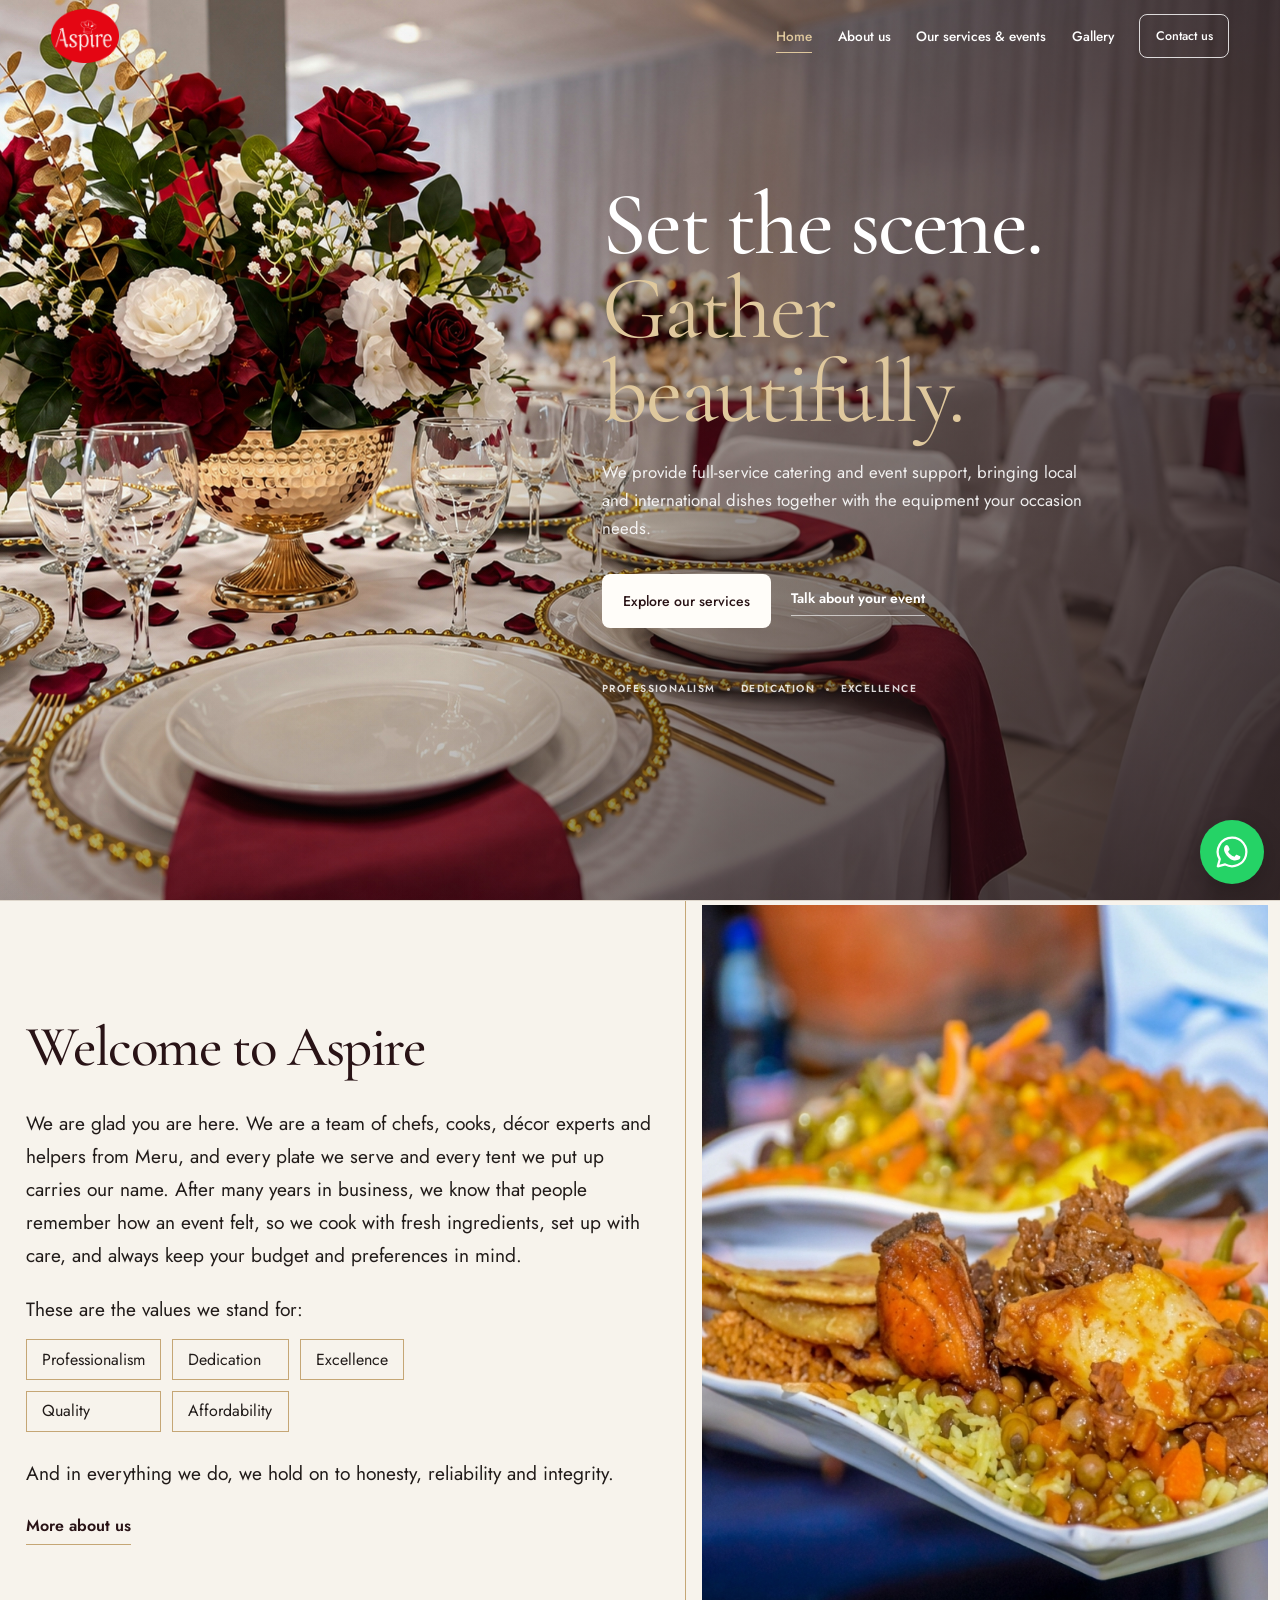
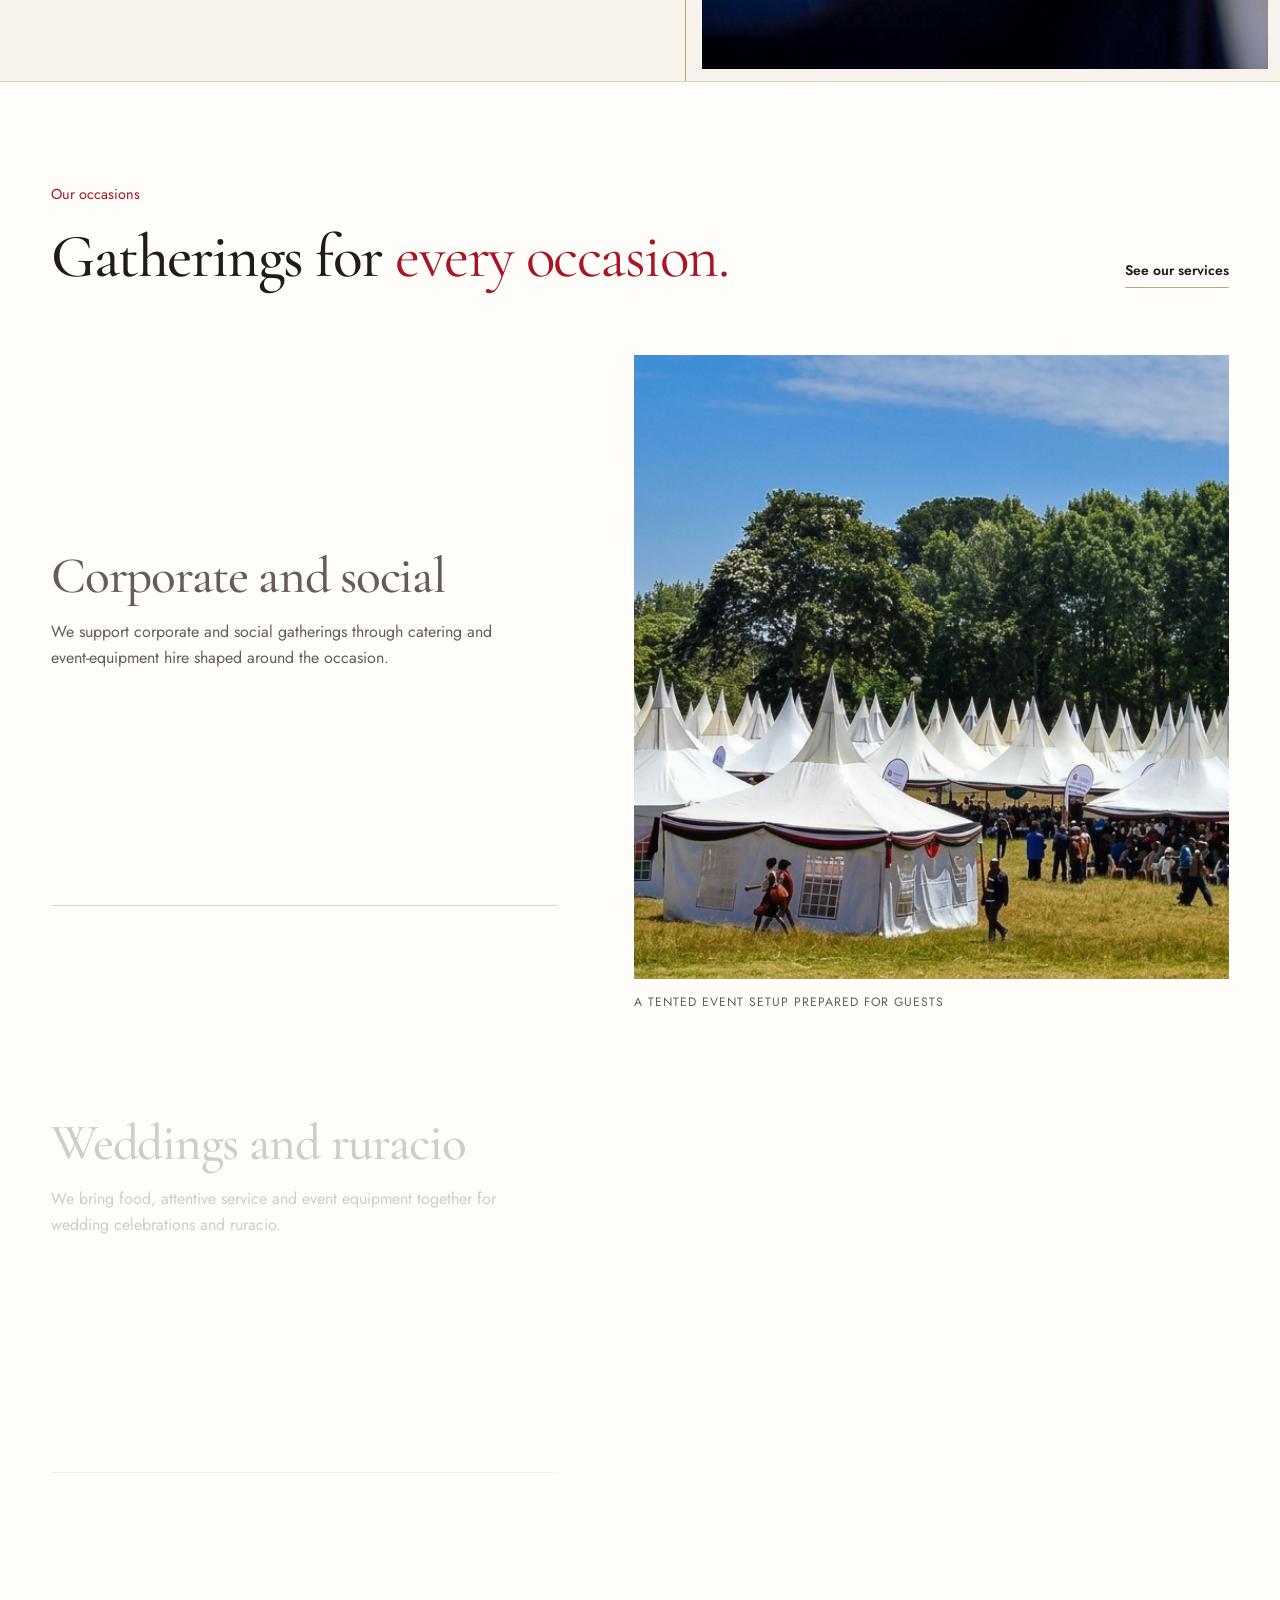
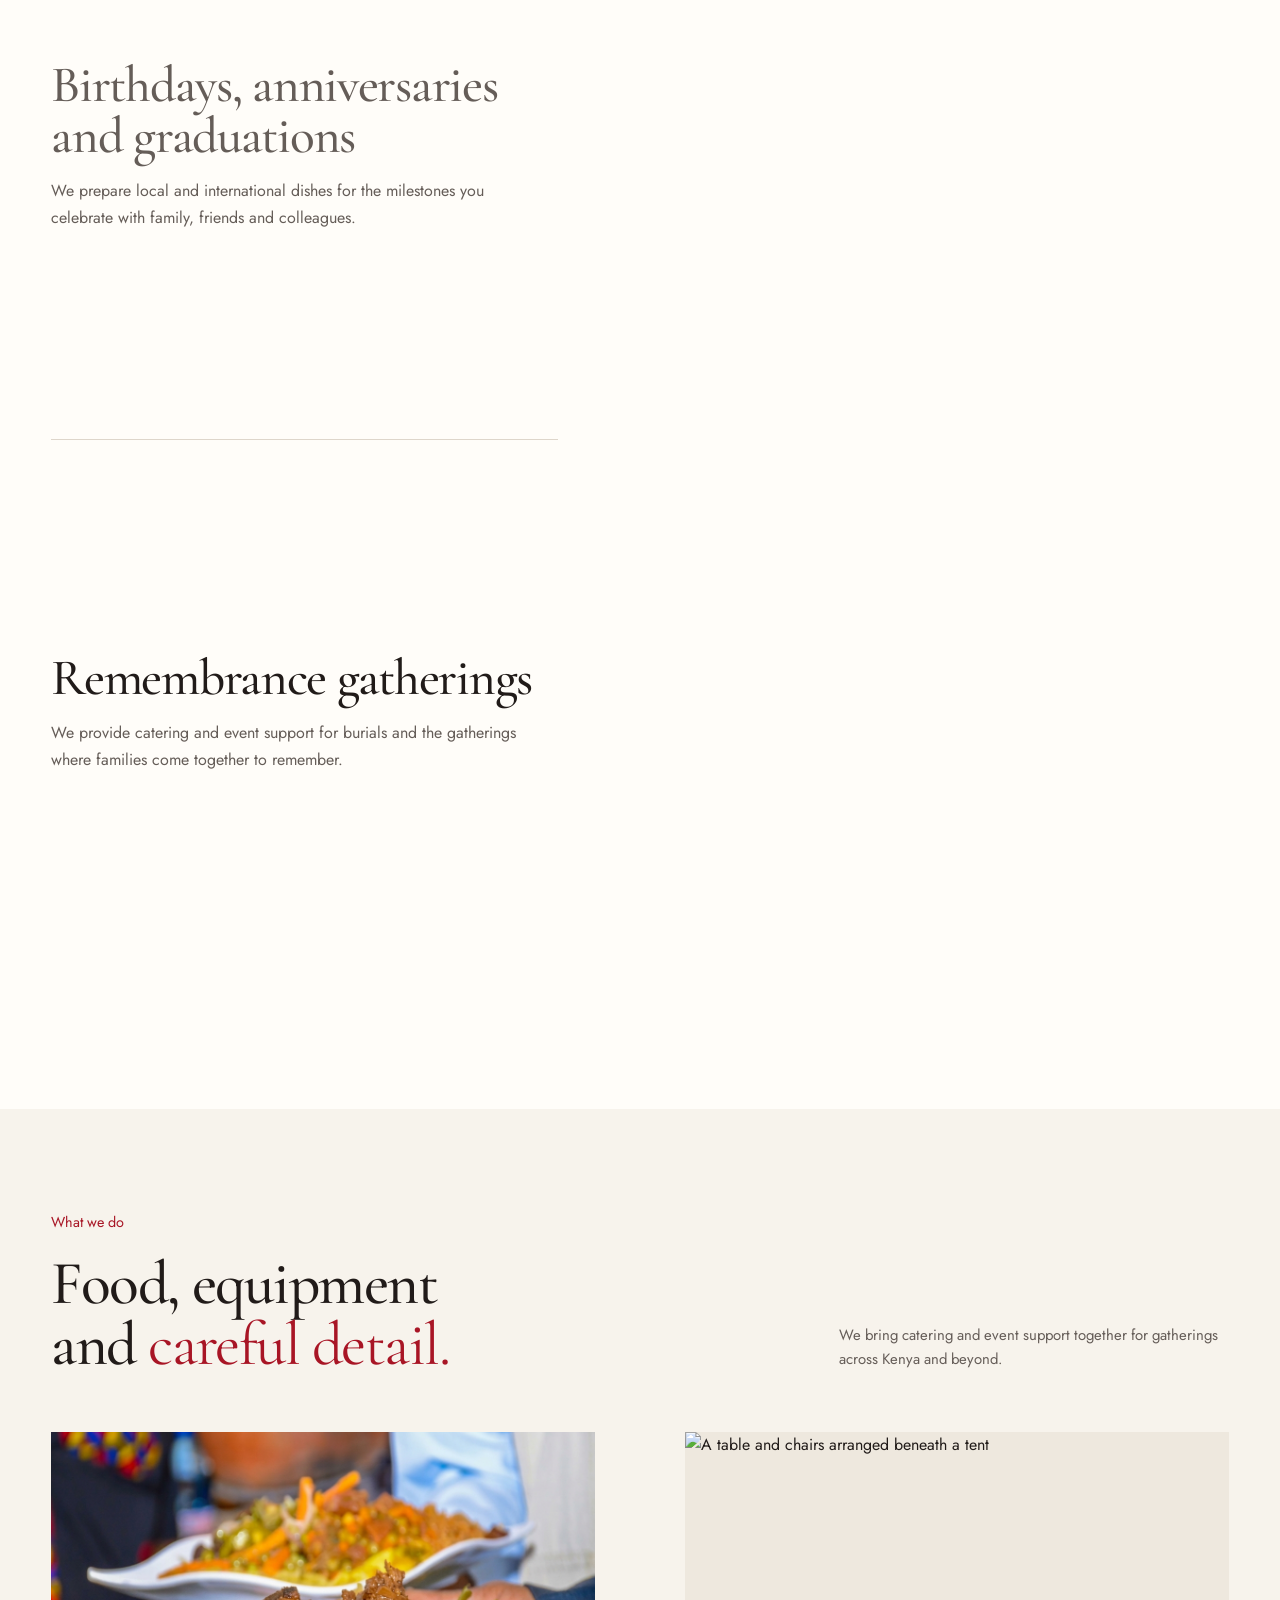
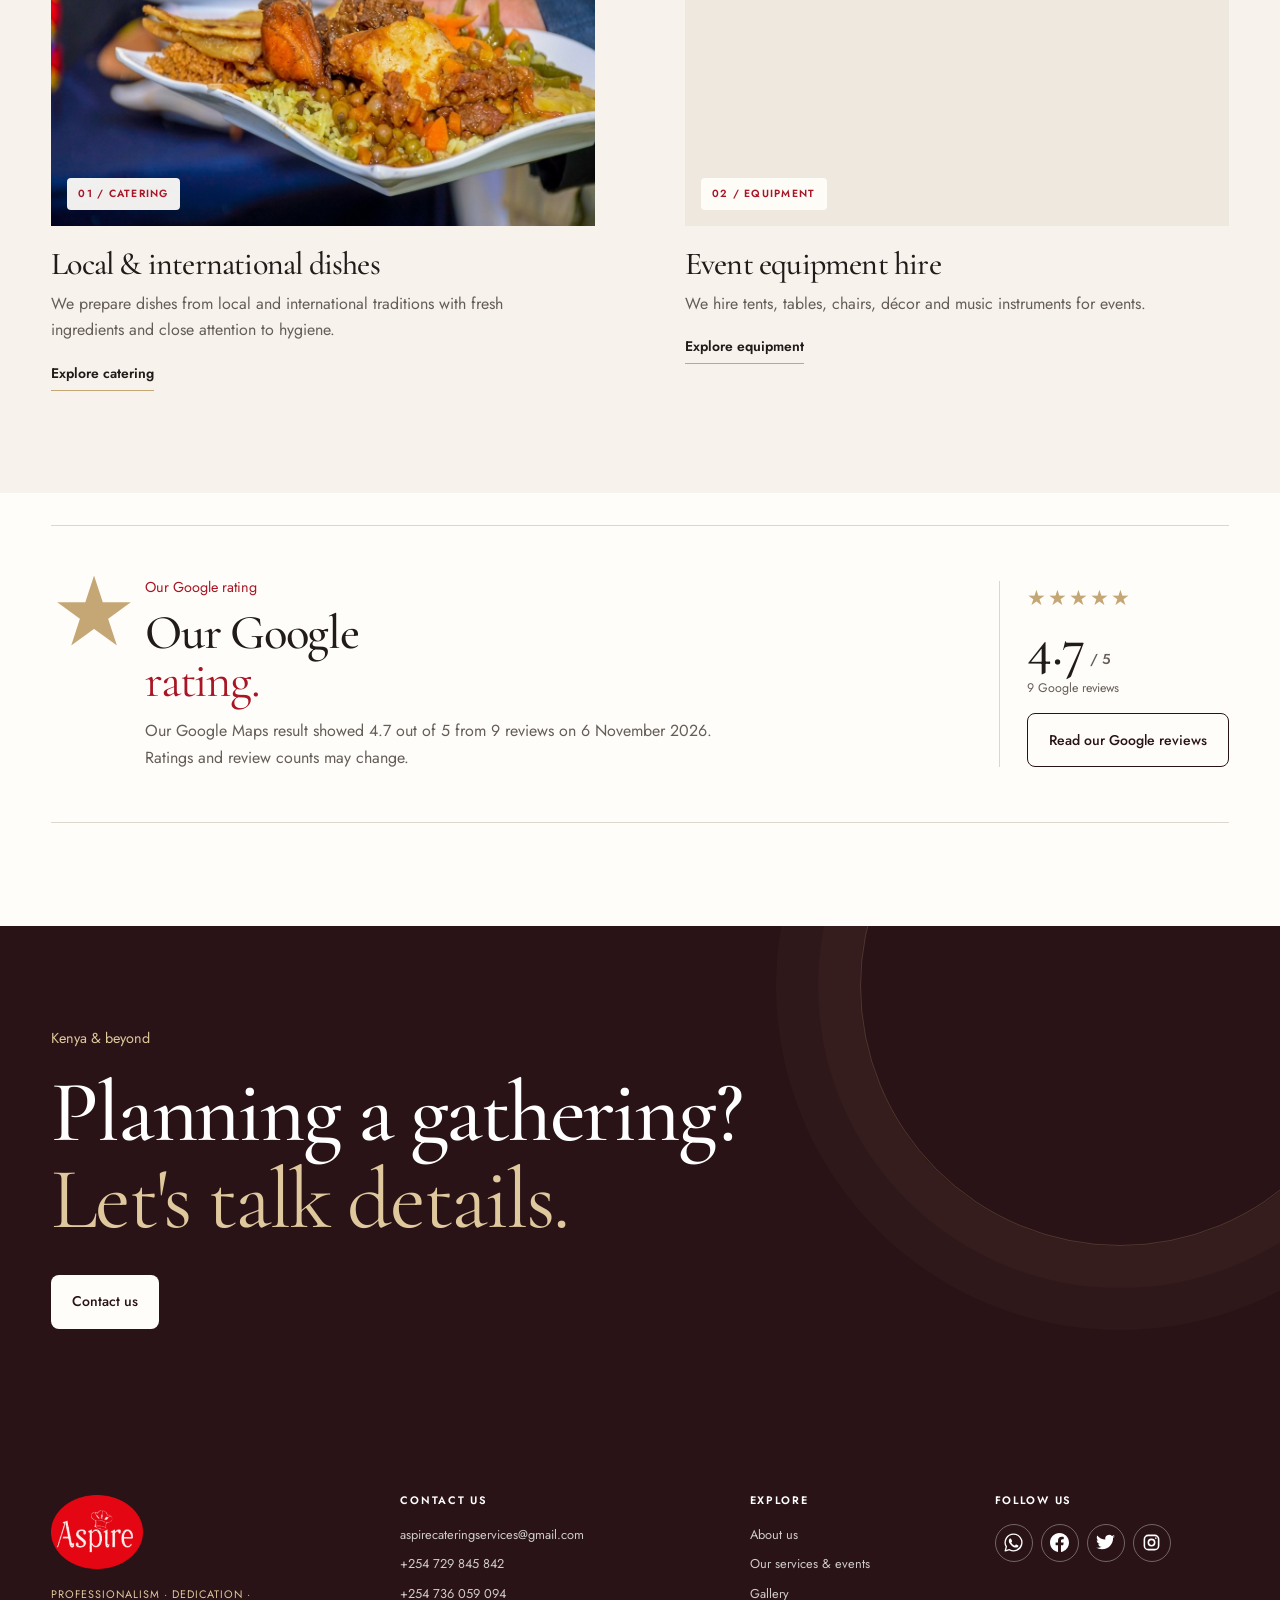
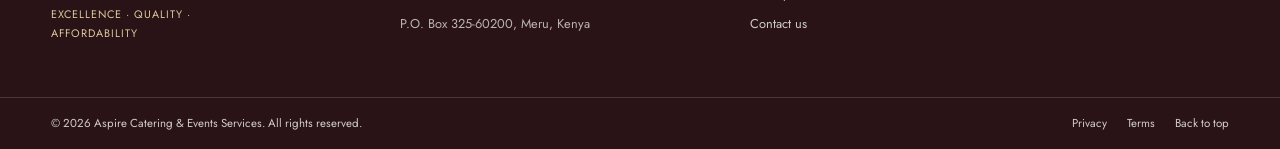
==== commit 0137cde2: "Refactor terms.html for improved readability and structure; update content for clarity and consisten" ====
--- a/index.html
+++ b/index.html
@@ -28,17 +28,7 @@
     </head>
     <body class="home-page">
         <a class="skip-link" href="#main">Skip to content</a>
-        <div class="utility-bar">
-            <div class="container utility-bar__inner">
-                <p>
-                    Meru, Kenya <span aria-hidden="true">·</span> We cater and
-                    support events across Kenya and beyond
-                </p>
-                <a href="tel:+254729845842"
-                    >Call us <span aria-hidden="true">↗</span></a
-                >
-            </div>
-        </div>
+
         <header class="site-header">
             <div class="container site-header__inner">
                 <a class="brand" href="/" aria-label="Aspire home">
@@ -73,135 +63,189 @@
                     >
                     <a href="/gallery.html" data-nav-link>Gallery</a>
 
-                    <a href="/contact.html" data-nav-link>Contact us</a>
-                    <a class="nav-cta" href="/contact.html"
-                        >Talk to us <span aria-hidden="true">↗</span></a
+                    <a class="nav-cta" href="/contact.html" data-nav-link
+                        >Contact us</a
                     >
                 </nav>
             </div>
         </header>
 
         <main id="main">
-            <section class="hero hero--image container" aria-labelledby="hero-title">
-                <div class="hero__copy reveal">
-                    <p class="eyebrow">Aspire Catering &amp; Events Services</p>
-                    <h1 id="hero-title">
-                        Set the scene.<br /><em>Gather beautifully.</em>
-                    </h1>
-                    <p class="hero__intro">
-                        We provide full-service catering and event support,
-                        bringing local and international dishes together with
-                        the equipment your occasion needs.
+            <section class="hero hero--photo" aria-labelledby="hero-title">
+                <img
+                    class="hero__backdrop"
+                    src="/images/hero background.jpg"
+                    alt=""
+                    width="2048"
+                    height="1365"
+                    fetchpriority="high"
+                />
+                <div class="hero__shade" aria-hidden="true"></div>
+                <div class="container hero__inner">
+                    <div class="hero__copy reveal">
+                        
+                        <h1 id="hero-title">
+                            Set the scene.<br /><em>Gather beautifully.</em>
+                        </h1>
+                        <p class="hero__intro">
+                            We provide full-service catering and event support,
+                            bringing local and international dishes together
+                            with the equipment your occasion needs.
+                        </p>
+                        <div class="hero__actions">
+                            <a
+                                class="button button--light"
+                                href="/services.html"
+                                >Explore our services</a
+                            >
+                            <a class="text-link" href="/contact.html"
+                                >Talk about your event</a
+                            >
+                        </div>
+                        <div class="hero__values" aria-label="Our values">
+                            <span>Professionalism</span
+                            ><i aria-hidden="true"></i><span>Dedication</span
+                            ><i aria-hidden="true"></i><span>Excellence</span>
+                        </div>
+                    </div>
+                </div>
+            </section>
+
+            <section
+                class="home-about"
+                id="about-preview"
+                aria-labelledby="home-about-title"
+            >
+                <div class="home-about__copy">
+                    <h2 id="home-about-title">Welcome to Aspire</h2>
+                    <p>
+                        We are glad you are here. We are a team of chefs, cooks,
+                        décor experts and helpers from Meru, and every plate we
+                        serve and every tent we put up carries our name. After
+                        many years in business, we know that people remember how
+                        an event felt, so we cook with fresh ingredients, set up
+                        with care, and always keep your budget and preferences
+                        in mind.
                     </p>
-                    <div class="hero__actions">
-                        <a class="button button--dark" href="/services.html"
-                            >Explore our services
-                            <span aria-hidden="true">↗</span></a
-                        >
-                        <a class="text-link" href="/contact.html"
-                            >Talk about your event
-                            <span aria-hidden="true">→</span></a
-                        >
-                    </div>
-                    <div class="hero__values" aria-label="Our values">
-                        <span>Professionalism</span><i aria-hidden="true"></i
-                        ><span>Dedication</span><i aria-hidden="true"></i
-                        ><span>Excellence</span>
-                    </div>
-                </div>
-                <div class="hero__media reveal">
-                    <figure class="hero__main-photo">
-                        <img
-                            src="/images/events/banquet-setup.jpg"
-                            alt="An event dining setup arranged for guests"
-                            width="592"
-                            height="452"
-                            fetchpriority="high"
-                        />
-                        <figcaption>
-                            <span>Events &amp; catering</span
-                            ><strong>Made for gathering.</strong>
-                        </figcaption>
-                    </figure>
-                    <figure class="hero__inset">
-                        <img
-                            src="/images/food/catering-display.jpg"
-                            alt="A display of food prepared for an event"
-                            width="582"
-                            height="455"
-                        />
-                        <figcaption>Food for the occasion</figcaption>
-                    </figure>
-                </div>
+                    <p class="home-about__values-intro">
+                        These are the values we stand for:
+                    </p>
+                    <ul class="home-about__values" aria-label="Our values">
+                        <li>Professionalism</li>
+                        <li>Dedication</li>
+                        <li>Excellence</li>
+                        <li>Quality</li>
+                        <li>Affordability</li>
+                    </ul>
+                    <p>
+                        And in everything we do, we hold on to honesty,
+                        reliability and integrity.
+                    </p>
+                    <a class="text-link home-about__link" href="/about.html"
+                        >More about us</a
+                    >
+                </div>
+                <figure class="home-about__visual">
+                    <img
+                        src="/images/food/buffet-dishes.jpg"
+                        alt="A freshly prepared meal served for a gathering"
+                        width="559"
+                        height="448"
+                        loading="lazy"
+                    />
+                </figure>
             </section>
 
-            <section class="intro-band" aria-label="Our service approach">
-                <div class="container intro-band__inner">
-                    <p>
-                        Thoughtful service.<br /><em>Details made to fit.</em>
-                    </p>
-                    <p class="intro-band__copy">
-                        We shape our service around your preferences and budget,
-                        bringing together carefully prepared food and
-                        event-equipment hire.
-                    </p>
-                    <a
-                        class="circle-arrow"
-                        href="/about.html"
-                        aria-label="Read about us"
-                        >↓</a
-                    >
-                </div>
-            </section>
-
             <section
-                class="section container"
+                class="section container home-occasions"
+                id="occasions"
                 aria-labelledby="occasions-title"
             >
                 <div class="section-heading reveal">
                     <div>
-                        <p class="eyebrow">Occasions</p>
+                        <p class="eyebrow">Our occasions</p>
                         <h2 id="occasions-title">
-                            A place for every <em>gathering.</em>
+                            Gatherings for <em>every occasion.</em>
                         </h2>
                     </div>
                     <a class="text-link" href="/services.html"
-                        >See services &amp; events
-                        <span aria-hidden="true">↗</span></a
+                        >See our services</a
                     >
                 </div>
-                <div class="occasion-grid">
-                    <article class="occasion-card reveal">
-                        <span class="occasion-card__number">01</span>
-                        <h3>Corporate<br />&amp; social</h3>
-                        <p>
-                            Events for teams, organisations, families and
-                            communities.
-                        </p>
-                    </article>
-                    <article class="occasion-card occasion-card--accent reveal">
-                        <span class="occasion-card__number">02</span>
-                        <h3>Weddings<br />&amp; ruracio</h3>
-                        <p>
-                            Catering and event equipment for significant days
-                            together.
-                        </p>
-                    </article>
-                    <article class="occasion-card reveal">
-                        <span class="occasion-card__number">03</span>
-                        <h3>Birthdays,<br />anniversaries &amp; graduations</h3>
-                        <p>
-                            For marking personal milestones with family and
-                            friends.
-                        </p>
-                    </article>
-                    <article class="occasion-card reveal">
-                        <span class="occasion-card__number">04</span>
-                        <h3>Burials</h3>
-                        <p>
-                            Food and event support for remembrance gatherings.
-                        </p>
-                    </article>
+                <div class="occasion-feature" data-occasion-feature>
+                    <div class="occasion-feature__stories">
+                        <article
+                            class="occasion-story is-active"
+                            data-occasion-step
+                        >
+                            <h3>
+                                <a
+                                    class="occasion-story__title"
+                                    href="/services.html#occasions"
+                                    >Corporate and social</a
+                                >
+                            </h3>
+                            <p>
+                                We support corporate and social gatherings
+                                through catering and event-equipment hire shaped
+                                around the occasion.
+                            </p>
+                        </article>
+                        <article class="occasion-story" data-occasion-step>
+                            <h3>
+                                <a
+                                    class="occasion-story__title"
+                                    href="/services.html#occasions"
+                                    >Weddings and ruracio</a
+                                >
+                            </h3>
+                            <p>
+                                We bring food, attentive service and event
+                                equipment together for wedding celebrations and
+                                ruracio.
+                            </p>
+                        </article>
+                        <article class="occasion-story" data-occasion-step>
+                            <h3>
+                                <a
+                                    class="occasion-story__title"
+                                    href="/services.html#occasions"
+                                    >Birthdays, anniversaries and graduations</a
+                                >
+                            </h3>
+                            <p>
+                                We prepare local and international dishes for
+                                the milestones you celebrate with family,
+                                friends and colleagues.
+                            </p>
+                        </article>
+                        <article class="occasion-story" data-occasion-step>
+                            <h3>
+                                <a
+                                    class="occasion-story__title"
+                                    href="/services.html#occasions"
+                                    >Remembrance gatherings</a
+                                >
+                            </h3>
+                            <p>
+                                We provide catering and event support for
+                                burials and the gatherings where families come
+                                together to remember.
+                            </p>
+                        </article>
+                    </div>
+                    <figure class="occasion-feature__visual">
+                        <img
+                            src="/images/events/tented-event.jpg"
+                            alt="White marquees arranged for an outdoor gathering"
+                            width="1280"
+                            height="417"
+                            loading="lazy"
+                        />
+                        <figcaption>
+                            A tented event setup prepared for guests
+                        </figcaption>
+                    </figure>
                 </div>
             </section>
 
@@ -224,10 +268,10 @@
                         <article class="service-preview reveal">
                             <div class="service-preview__image">
                                 <img
-                                    src="/images/food/prepared-dishes.jpg"
-                                    alt="A selection of prepared dishes"
-                                    width="589"
-                                    height="433"
+                                    src="/images/food/buffet-dishes.jpg"
+                                    alt="A plated meal prepared by our catering team"
+                                    width="559"
+                                    height="448"
                                     loading="lazy"
                                 /><span class="service-preview__index"
                                     >01 / Catering</span
@@ -243,8 +287,7 @@
                                 <a
                                     class="text-link"
                                     href="/services.html#catering"
-                                    >Explore catering
-                                    <span aria-hidden="true">↗</span></a
+                                    >Explore catering</a
                                 >
                             </div>
                         </article>
@@ -253,10 +296,10 @@
                         >
                             <div class="service-preview__image">
                                 <img
-                                    src="/images/events/tented-event.jpg"
-                                    alt="A tented event setup ready for guests"
-                                    width="653"
-                                    height="421"
+                                    src="/images/events/tent-table-setup.jpg"
+                                    alt="A table and chairs arranged beneath a tent"
+                                    width="506"
+                                    height="393"
                                     loading="lazy"
                                 /><span class="service-preview__index"
                                     >02 / Equipment</span
@@ -271,8 +314,7 @@
                                 <a
                                     class="text-link"
                                     href="/services.html#equipment"
-                                    >Explore equipment
-                                    <span aria-hidden="true">↗</span></a
+                                    >Explore equipment</a
                                 >
                             </div>
                         </article>
@@ -308,8 +350,7 @@
                             target="_blank"
                             rel="noopener noreferrer"
                             aria-label="Find our Google Maps listing and reviews"
-                            >Read our Google reviews
-                            <span aria-hidden="true">↗</span></a
+                            >Read our Google reviews</a
                         >
                     </div>
                 </div>
@@ -322,7 +363,7 @@
                         Planning a gathering?<br /><em>Let's talk details.</em>
                     </h2>
                     <a class="button button--light" href="/contact.html"
-                        >Contact us <span aria-hidden="true">↗</span></a
+                        >Contact us</a
                     >
                 </div>
             </section>
@@ -368,29 +409,93 @@
                             target="_blank"
                             rel="noopener noreferrer"
                             aria-label="WhatsApp"
-                            ><span aria-hidden="true">wa</span></a
-                        >
+                            ><svg
+                                class="social-icon social-icon--whatsapp"
+                                viewBox="0 0 32 32"
+                                aria-hidden="true"
+                                focusable="false"
+                            >
+                                <path
+                                    d="M16 3.2A12.7 12.7 0 0 0 5.1 22.4L3.4 28.7l6.5-1.7A12.7 12.7 0 1 0 16 3.2Z"
+                                    fill="none"
+                                    stroke="currentColor"
+                                    stroke-width="2"
+                                    stroke-linecap="round"
+                                    stroke-linejoin="round"
+                                />
+                                <path
+                                    d="M11.3 9.7c-.4 0-.8.2-1.1.6-.4.5-1.3 1.4-1.3 3.3s1.3 3.8 1.5 4.1c.2.3 2.5 4 6.1 5.4 3 .9 3.6.7 4.3.6.7-.1 2.1-.8 2.4-1.6.3-.8.3-1.5.2-1.6-.1-.1-.3-.2-.7-.4l-2.4-1.1c-.3-.1-.6-.2-.8.2-.2.3-.9 1.1-1.1 1.3-.2.2-.4.3-.8.1-.4-.2-1.7-.6-3.2-2-.9-.8-1.5-1.8-1.7-2.2-.2-.3 0-.5.2-.7l.6-.7c.2-.2.2-.4.3-.6.1-.2 0-.5 0-.7l-1.1-2.5c-.3-.6-.6-.7-.9-.7Z"
+                                    fill="currentColor"
+                                /></svg
+                        ></a>
                         <span
                             class="social-link social-slot"
                             data-social-slot="facebook"
                             role="img"
-                            aria-label="Facebook link to be added"
-                            ><span aria-hidden="true">f</span></span
-                        >
+                            aria-label="Facebook icon"
+                            ><svg
+                                class="social-icon"
+                                viewBox="0 0 24 24"
+                                aria-hidden="true"
+                                focusable="false"
+                            >
+                                <path
+                                    fill="currentColor"
+                                    d="M24 12.073C24 5.405 18.627 0 12 0S0 5.405 0 12.073c0 6.016 4.388 11.025 10.125 11.928v-8.437H7.078v-3.49h3.047V9.41c0-3.023 1.792-4.703 4.533-4.703 1.312 0 2.686.235 2.686.235v2.953h-1.513c-1.49 0-1.954.932-1.954 1.885v2.294h3.328l-.532 3.49h-2.796v8.437C19.612 23.098 24 18.089 24 12.073Z"
+                                /></svg
+                        ></span>
                         <span
                             class="social-link social-slot"
                             data-social-slot="twitter"
                             role="img"
-                            aria-label="Twitter link to be added"
-                            ><span aria-hidden="true">t</span></span
-                        >
+                            aria-label="Twitter icon"
+                            ><svg
+                                class="social-icon"
+                                viewBox="0 0 24 24"
+                                aria-hidden="true"
+                                focusable="false"
+                            >
+                                <path
+                                    fill="currentColor"
+                                    d="M23.953 4.57a10 10 0 0 1-2.825.775 4.932 4.932 0 0 0 2.163-2.723 9.99 9.99 0 0 1-3.127 1.195 4.92 4.92 0 0 0-8.384 4.482A13.98 13.98 0 0 1 1.64 3.162a4.822 4.822 0 0 0-.666 2.475c0 1.708.87 3.216 2.188 4.096a4.904 4.904 0 0 1-2.229-.616v.06c0 2.385 1.697 4.374 3.95 4.827a4.935 4.935 0 0 1-2.224.085c.627 1.956 2.445 3.379 4.6 3.419A9.896 9.896 0 0 1 0 18.407a13.94 13.94 0 0 0 7.548 2.212c9.057 0 14.01-7.504 14.01-14.01 0-.213-.005-.425-.014-.636A10.012 10.012 0 0 0 24 4.59Z"
+                                /></svg
+                        ></span>
                         <span
                             class="social-link social-slot"
                             data-social-slot="instagram"
                             role="img"
-                            aria-label="Instagram link to be added"
-                            ><span aria-hidden="true">ig</span></span
-                        >
+                            aria-label="Instagram icon"
+                            ><svg
+                                class="social-icon"
+                                viewBox="0 0 24 24"
+                                aria-hidden="true"
+                                focusable="false"
+                            >
+                                <rect
+                                    x="3"
+                                    y="3"
+                                    width="18"
+                                    height="18"
+                                    rx="5"
+                                    fill="none"
+                                    stroke="currentColor"
+                                    stroke-width="2"
+                                />
+                                <circle
+                                    cx="12"
+                                    cy="12"
+                                    r="4"
+                                    fill="none"
+                                    stroke="currentColor"
+                                    stroke-width="2"
+                                />
+                                <circle
+                                    cx="17.5"
+                                    cy="6.5"
+                                    r="1"
+                                    fill="currentColor"
+                                /></svg
+                        ></span>
                     </nav>
                 </div>
             </div>
@@ -403,7 +508,7 @@
                     <div>
                         <a href="/privacy.html">Privacy</a
                         ><a href="/terms.html">Terms</a
-                        ><a href="#main">Back to top ↑</a>
+                        ><a href="#main">Back to top</a>
                     </div>
                 </div>
             </div>
--- a/styles.css
+++ b/styles.css
@@ -258,27 +258,6 @@
     background: var(--ink);
     transition: transform 0.2s ease;
 }
-.eyebrow {
-    display: flex;
-    align-items: center;
-    gap: 0.7rem;
-    margin-bottom: 1.3rem;
-    color: var(--red);
-    font-size: 0.68rem;
-    font-weight: 600;
-    letter-spacing: 0.19em;
-    line-height: 1.5;
-    text-transform: uppercase;
-}
-.eyebrow__rule {
-    display: inline-block;
-    width: 31px;
-    height: 1px;
-    background: currentColor;
-}
-.eyebrow--light {
-    color: var(--champagne-light);
-}
 .text-link {
     display: inline-flex;
     align-items: center;
@@ -297,29 +276,8 @@
     gap: 1rem;
     color: var(--red);
 }
-.button {
-    display: inline-flex;
-    align-items: center;
-    justify-content: center;
-    gap: 1rem;
-    min-height: 52px;
-    padding: 0.85rem 1.3rem;
-    border: 1px solid transparent;
-    font-size: 0.82rem;
-    font-weight: 600;
-    letter-spacing: 0.025em;
-    transition:
-        transform 0.2s ease,
-        background 0.2s ease,
-        color 0.2s ease,
-        border-color 0.2s ease;
-}
 .button:hover {
     transform: translateY(-2px);
-}
-.button--dark {
-    background: var(--ink);
-    color: var(--white);
 }
 .button--dark:hover {
     background: var(--red);
@@ -331,17 +289,9 @@
 .button--red:hover {
     background: var(--wine);
 }
-.button--light {
-    border-color: rgba(255, 255, 255, 0.7);
-    color: white;
-}
 .button--light:hover {
     background: white;
     color: var(--wine);
-}
-.button--outline {
-    border-color: var(--champagne);
-    color: var(--ink);
 }
 .button--outline:hover {
     background: var(--wine);
@@ -402,95 +352,6 @@
     border-radius: 50%;
     background: var(--champagne);
 }
-.hero__media {
-    position: relative;
-    min-height: 535px;
-}
-.hero__main-photo {
-    position: absolute;
-    inset: 0 0 36px 34px;
-    overflow: hidden;
-    margin: 0;
-    background: var(--wine);
-}
-.hero__main-photo::after {
-    position: absolute;
-    inset: 40% 0 0;
-    background: linear-gradient(0deg, rgba(25, 13, 14, 0.8), transparent);
-    content: "";
-}
-.hero__main-photo img {
-    width: 100%;
-    height: 100%;
-    object-fit: cover;
-}
-.hero__main-photo figcaption {
-    position: absolute;
-    z-index: 2;
-    right: 2rem;
-    bottom: 1.8rem;
-    left: 2rem;
-    display: grid;
-    gap: 0.25rem;
-    color: white;
-    text-align: right;
-}
-.hero__main-photo figcaption span {
-    color: var(--champagne-light);
-    font-size: 0.66rem;
-    letter-spacing: 0.18em;
-    text-transform: uppercase;
-}
-.hero__main-photo figcaption strong {
-    font-family: "Cormorant Garamond", serif;
-    font-size: 2.1rem;
-    font-weight: 500;
-}
-.hero__inset {
-    position: absolute;
-    z-index: 3;
-    bottom: 0;
-    left: 0;
-    width: clamp(180px, 36%, 270px);
-    margin: 0;
-    padding: 0.5rem;
-    background: var(--paper-strong);
-    box-shadow: var(--shadow);
-}
-.hero__inset img {
-    width: 100%;
-    height: clamp(150px, 17vw, 220px);
-    aspect-ratio: 1.12;
-    object-fit: cover;
-}
-.hero__inset figcaption {
-    padding: 0.65rem 0.25rem 0.2rem;
-    color: var(--ink-soft);
-    font-size: 0.65rem;
-    letter-spacing: 0.12em;
-    text-transform: uppercase;
-}
-.hero__seal {
-    position: absolute;
-    top: -1rem;
-    right: -1rem;
-    display: flex;
-    width: 64px;
-    height: 64px;
-    align-items: center;
-    justify-content: center;
-    gap: 0.08rem;
-    border: 1px solid var(--champagne);
-    border-radius: 50%;
-    background: var(--paper-strong);
-    color: var(--red);
-    font-family: "Cormorant Garamond", serif;
-    font-size: 1.35rem;
-}
-.hero__seal span {
-    padding-inline: 0.2rem;
-    color: var(--champagne);
-}
 .intro-band {
     background: var(--wine);
     color: var(--white);
@@ -553,39 +414,6 @@
 }
 .section-heading--wide {
     margin-bottom: 3.5rem;
-}
-.occasion-grid {
-    display: grid;
-    grid-template-columns: repeat(4, 1fr);
-    border: 1px solid var(--line);
-}
-.occasion-card {
-    min-height: 255px;
-    padding: 1.5rem;
-    border-right: 1px solid var(--line);
-}
-.occasion-card:last-child {
-    border-right: 0;
-}
-.occasion-card--accent {
-    background: var(--paper);
-}
-.occasion-card__number {
-    display: inline-block;
-    margin-bottom: 2rem;
-    color: var(--champagne);
-    font-size: 0.66rem;
-    letter-spacing: 0.16em;
-}
-.occasion-card h3 {
-    min-height: 78px;
-    margin-bottom: 0.85rem;
-    font-size: clamp(1.7rem, 2.45vw, 2.4rem);
-}
-.occasion-card p {
-    margin: 0;
-    color: var(--ink-soft);
-    font-size: 0.85rem;
 }
 .service-preview-grid {
     display: grid;
@@ -731,24 +559,6 @@
     overflow: hidden;
     background: var(--wine);
     color: white;
-}
-.page-hero > img {
-    position: absolute;
-    inset: 0;
-    width: 100%;
-    height: 100%;
-    object-fit: cover;
-}
-.page-hero__shade {
-    position: absolute;
-    inset: 0;
-    background:
-        linear-gradient(
-            90deg,
-            rgba(22, 11, 13, 0.83),
-            rgba(22, 11, 13, 0.18) 80%
-        ),
-        linear-gradient(0deg, rgba(22, 11, 13, 0.5), transparent 75%);
 }
 .page-hero__content {
     position: relative;
@@ -1577,9 +1387,6 @@
     .hero {
         gap: 3rem;
     }
-    .hero__media {
-        min-height: 480px;
-    }
     .review-card {
         grid-template-columns: 48px 1fr;
     }
@@ -1671,16 +1478,6 @@
     .hero__values {
         margin-top: 2rem;
     }
-    .hero__media {
-        min-height: min(72vw, 520px);
-        margin-left: 1rem;
-    }
-    .hero__main-photo {
-        inset: 0 0 30px 28px;
-    }
-    .hero__inset {
-        width: clamp(170px, 34%, 250px);
-    }
     .intro-band__inner {
         grid-template-columns: 1fr auto;
         gap: 1rem 2rem;
@@ -1693,20 +1490,6 @@
     .circle-arrow {
         grid-column: 2;
         grid-row: 1/3;
-    }
-    .occasion-grid {
-        grid-template-columns: 1fr 1fr;
-    }
-    .occasion-card {
-        min-height: 225px;
-        border-bottom: 1px solid var(--line);
-    }
-    .occasion-card:nth-child(2) {
-        border-right: 0;
-    }
-    .occasion-card:nth-child(3),
-    .occasion-card:nth-child(4) {
-        border-bottom: 0;
     }
     .service-preview-grid {
         gap: 2rem;
@@ -1806,32 +1589,6 @@
         flex-direction: column;
         gap: 1rem;
     }
-    .hero__media {
-        min-height: 440px;
-        margin-left: 0.15rem;
-    }
-    .hero__main-photo {
-        inset: 0 0 28px 18px;
-    }
-    .hero__main-photo figcaption {
-        right: 1rem;
-        bottom: 1rem;
-        left: 1rem;
-    }
-    .hero__main-photo figcaption strong {
-        font-size: 1.75rem;
-    }
-    .hero__inset {
-        display: none;
-        width: 172px;
-        padding: 0.4rem;
-    }
-    .hero__seal {
-        right: -0.4rem;
-        width: 54px;
-        height: 54px;
-        font-size: 1.1rem;
-    }
     .hero__values {
         gap: 0.5rem;
         font-size: 0.55rem;
@@ -1860,20 +1617,6 @@
     }
     .section-heading h2 {
         font-size: clamp(2.8rem, 11vw, 3.8rem);
-    }
-    .occasion-card {
-        min-height: 210px;
-        padding: 1.1rem;
-    }
-    .occasion-card__number {
-        margin-bottom: 1.5rem;
-    }
-    .occasion-card h3 {
-        min-height: 0;
-        font-size: 1.8rem;
-    }
-    .occasion-card p {
-        font-size: 0.8rem;
     }
     .service-preview-grid {
         grid-template-columns: 1fr;
@@ -2044,15 +1787,6 @@
     }
 }
 
-/* Small refinement: retain eyebrow labels while removing their decorative rules. */
-.eyebrow {
-    display: block;
-}
-.eyebrow__rule {
-    display: none;
-}
-
-/* Scroll-led gallery: center slides grow, neighboring images recede. */
 .gallery-scroll {
     position: relative;
     width: 100%;
@@ -2115,7 +1849,6 @@
     display: none;
 }
 
-/* Fixed WhatsApp action: icon-only green circle with a clear pulse. */
 .whatsapp-float {
     right: 1rem;
     bottom: 1rem;
@@ -2234,7 +1967,6 @@
     }
 }
 
-/* Two-family typography refinement: no italic styles or separate eyebrow treatment. */
 em,
 i,
 cite,
@@ -2242,6 +1974,450 @@
 var {
     font-style: normal;
 }
+
+.hero--photo {
+    position: relative;
+    display: block;
+    min-height: min(790px, calc(100svh - 100px));
+    padding: 0;
+    overflow: hidden;
+    isolation: isolate;
+    background: var(--wine);
+    color: #fff;
+}
+.hero--photo .hero__backdrop {
+    position: absolute;
+    z-index: 0;
+    inset: 0;
+    width: 100%;
+    height: 100%;
+    max-width: none;
+    object-fit: cover;
+    object-position: center 53%;
+}
+.hero--photo .hero__shade {
+    position: absolute;
+    z-index: 1;
+    inset: 0;
+    background:
+        linear-gradient(
+            90deg,
+            rgba(24, 13, 16, 0.02) 0%,
+            rgba(24, 13, 16, 0.04) 35%,
+            rgba(24, 13, 16, 0.44) 57%,
+            rgba(24, 13, 16, 0.76) 100%
+        ),
+        linear-gradient(0deg, rgba(20, 10, 13, 0.38), transparent 42%);
+}
+.hero--photo .hero__inner {
+    position: relative;
+    z-index: 2;
+    display: flex;
+    min-height: inherit;
+    align-items: center;
+    justify-content: flex-end;
+}
+.hero--photo .hero__copy {
+    flex: 0 1 550px;
+    width: min(550px, 47vw);
+    margin-left: auto;
+    margin-right: clamp(1rem, 6vw, 6rem);
+    padding-block: 4rem 5.2rem;
+    color: #fff;
+}
+.hero--photo .eyebrow {
+    color: #f0d7b0;
+}
+.hero--photo h1 {
+    max-width: 620px;
+    color: #fff;
+    font-size: clamp(4.1rem, 7vw, 7.25rem);
+    line-height: 0.94;
+}
+.hero--photo .hero__intro {
+    max-width: 490px;
+    color: rgba(255, 255, 255, 0.9);
+    font-size: 1.05rem;
+}
+.hero--photo .hero__values {
+    color: rgba(255, 255, 255, 0.84);
+}
+.hero--photo .hero__values i {
+    background: rgba(255, 255, 255, 0.58);
+}
+.hero--photo .text-link {
+    color: #fff;
+    border-color: rgba(255, 255, 255, 0.62);
+}
+.hero__scroll {
+    position: absolute;
+    z-index: 3;
+    bottom: 1.35rem;
+    left: 50%;
+    display: flex;
+    flex-direction: column;
+    align-items: center;
+    gap: 0.35rem;
+    color: #fff;
+    font-size: 0.72rem;
+    font-weight: 500;
+    letter-spacing: 0.03em;
+    transform: translateX(-50%);
+}
+.hero__scroll svg {
+    width: 22px;
+    height: 22px;
+    animation: hero-arrow-bob 1.8s ease-in-out infinite;
+}
+@keyframes hero-arrow-bob {
+    0%,
+    100% {
+        transform: translateY(0);
+    }
+    50% {
+        transform: translateY(5px);
+    }
+}
+.button:hover,
+.button:focus-visible {
+    transform: translateY(-2px);
+    box-shadow: 0 12px 26px rgba(25, 12, 15, 0.2);
+}
+.nav-cta {
+    border-radius: 999px;
+}
+.page-hero {
+    display: block;
+    min-height: 0;
+    align-items: initial;
+    overflow: visible;
+    padding-block: clamp(1.8rem, 4vw, 3.2rem);
+    border-bottom: 1px solid var(--line);
+    background: var(--paper-strong);
+    color: var(--ink);
+}
+.page-hero > img,
+.page-hero__content {
+    position: relative;
+    z-index: auto;
+    padding-block: 0;
+}
+.page-hero__content h1 {
+    color: var(--ink);
+}
+.page-hero__content .eyebrow {
+    color: var(--red);
+}
+.page-hero__content p:not(.eyebrow) {
+    max-width: 760px;
+    color: var(--ink-soft);
+}
+.home-page .service-preview {
+    border: 0;
+    background: transparent;
+    box-shadow: none;
+}
+.home-page .service-preview__image {
+    overflow: hidden;
+    border-radius: 16px;
+}
+.home-page .service-preview__body {
+    padding-inline: 0;
+}
+.home-page .review-card {
+    padding-inline: 0;
+    border: 0;
+    border-block: 1px solid var(--line);
+    border-radius: 0;
+    background: transparent;
+    box-shadow: none;
+}
+@media (max-width: 760px) {
+    .hero--photo {
+        min-height: min(790px, calc(100svh - 72px));
+    }
+    .hero--photo .hero__backdrop {
+        object-position: 37% center;
+    }
+    .hero--photo .hero__shade {
+        background:
+            linear-gradient(
+                180deg,
+                rgba(20, 10, 13, 0.02) 0%,
+                rgba(20, 10, 13, 0.12) 24%,
+                rgba(20, 10, 13, 0.7) 57%,
+                rgba(20, 10, 13, 0.91) 100%
+            ),
+            linear-gradient(
+                90deg,
+                rgba(20, 10, 13, 0.16),
+                rgba(20, 10, 13, 0.02)
+            );
+    }
+    .hero--photo .hero__inner {
+        align-items: flex-end;
+        padding-bottom: 4rem;
+    }
+    .hero--photo .hero__copy {
+        flex: 1 1 auto;
+        width: 100%;
+        max-width: 600px;
+        margin: 0;
+        padding-block: 2rem 1.5rem;
+    }
+    .hero--photo h1 {
+        font-size: clamp(3.45rem, 13vw, 5.2rem);
+    }
+    .hero__scroll {
+        right: 1.15rem;
+        bottom: 1rem;
+        left: auto;
+        flex-direction: row;
+        gap: 0.45rem;
+        transform: none;
+    }
+    .hero__scroll svg {
+        width: 19px;
+        height: 19px;
+    }
+}
+@media (max-width: 430px) {
+    .hero--photo .hero__copy {
+        padding-bottom: 2.2rem;
+    }
+    .hero--photo h1 {
+        font-size: clamp(3.15rem, 13.2vw, 4.25rem);
+    }
+    .hero--photo .hero__actions {
+        align-items: flex-start;
+        gap: 0.9rem;
+    }
+}
+@media (prefers-reduced-motion: reduce) {
+    .hero__scroll svg {
+        animation: none;
+    }
+}
+
+.home-occasions .section-heading {
+    margin-bottom: clamp(2rem, 4vw, 3.5rem);
+}
+.occasion-feature {
+    display: grid;
+    grid-template-columns: 0.88fr 1.12fr;
+    align-items: start;
+    gap: clamp(3rem, 7vw, 7rem);
+}
+.occasion-feature__stories {
+    min-width: 0;
+}
+.occasion-story {
+    position: relative;
+    display: flex;
+    min-height: 63svh;
+    flex-direction: column;
+    justify-content: center;
+    padding: 2.2rem 1.5rem 2.2rem 0;
+    border-bottom: 1px solid var(--line);
+    opacity: 0.46;
+    transform: translateX(4px);
+    transition:
+        opacity 0.45s ease,
+        transform 0.45s ease;
+}
+.occasion-story:last-child {
+    border-bottom: 0;
+}
+.occasion-story.is-active {
+    opacity: 1;
+    transform: translateX(0);
+}
+.occasion-story__meta {
+    display: flex;
+    align-items: center;
+    justify-content: space-between;
+    margin-bottom: 1.2rem;
+}
+.occasion-story__number {
+    color: var(--red);
+    font-family: "Cormorant Garamond", serif;
+    font-size: 2.2rem;
+    line-height: 1;
+}
+.occasion-story__arrow {
+    display: grid;
+    width: 38px;
+    height: 38px;
+    place-items: center;
+    border: 1px solid var(--champagne);
+    border-radius: 50%;
+    color: var(--red);
+    font-size: 1rem;
+    transition:
+        background 0.25s,
+        color 0.25s,
+        transform 0.25s;
+}
+.occasion-story.is-active .occasion-story__arrow {
+    transform: rotate(-45deg);
+    background: var(--wine);
+    color: var(--paper-strong);
+}
+.occasion-story h3 {
+    max-width: 600px;
+    margin-bottom: 1rem;
+    font-size: clamp(2.35rem, 4vw, 4.3rem);
+    line-height: 0.99;
+}
+.occasion-story p {
+    max-width: 475px;
+    margin-bottom: 1.3rem;
+    color: var(--ink-soft);
+}
+.occasion-story__mobile-image {
+    display: none;
+}
+.occasion-feature__visual {
+    position: sticky;
+    top: calc(var(--nav-height) + 2rem);
+    height: min(73svh, 740px);
+    min-height: 430px;
+    margin: 1rem 0 0;
+    isolation: isolate;
+}
+.occasion-feature__visual::before {
+    position: absolute;
+    z-index: 2;
+    top: 9%;
+    right: -1.2rem;
+    width: 104px;
+    height: 104px;
+    border: 1px solid var(--champagne);
+    border-radius: 50%;
+    content: "";
+    pointer-events: none;
+}
+.occasion-feature__visual > img {
+    width: 100%;
+    height: 100%;
+    object-fit: cover;
+    border-radius: 2rem 10rem 2rem 7rem;
+    transition:
+        opacity 0.32s ease,
+        transform 0.55s cubic-bezier(0.2, 0.7, 0.25, 1),
+        filter 0.32s ease;
+}
+.occasion-feature__visual > img.is-changing {
+    opacity: 0.28;
+    transform: scale(1.018);
+    filter: blur(1px);
+}
+.occasion-feature__visual figcaption {
+    position: absolute;
+    right: 0;
+    bottom: 0;
+    left: 0;
+    display: flex;
+    align-items: flex-end;
+    justify-content: space-between;
+    gap: 1rem;
+    padding: 4rem 1.5rem 1.3rem;
+    border-radius: 0 0 2rem 7rem;
+    background: linear-gradient(0deg, rgba(28, 15, 17, 0.78), transparent);
+    color: white;
+}
+.occasion-feature__caption {
+    font-family: "Cormorant Garamond", serif;
+    font-size: clamp(1.5rem, 2.5vw, 2.5rem);
+    line-height: 1.05;
+}
+.occasion-feature__index {
+    flex: 0 0 auto;
+    color: var(--champagne-light);
+    font-size: 0.7rem;
+    letter-spacing: 0.06em;
+}
+.occasion-feature__hint {
+    display: flex;
+    align-items: center;
+    justify-content: center;
+    gap: 0.65rem;
+    margin: 1.1rem 0 0;
+    color: var(--ink-soft);
+    font-size: 0.78rem;
+}
+.occasion-feature__hint span {
+    color: var(--red);
+    font-size: 1rem;
+}
+.home-page .service-preview__image img {
+    border-radius: 1.5rem 5rem 1.5rem 1.5rem;
+}
+.home-page .service-preview__index {
+    top: auto;
+    bottom: 1rem;
+    left: 1rem;
+    border-radius: 999px;
+}
+.home-page .button--light {
+    border: 0;
+}
+@media (max-width: 900px) {
+    .occasion-feature {
+        grid-template-columns: 1fr;
+        gap: 0;
+    }
+    .occasion-feature__visual {
+        display: none;
+    }
+    .occasion-story {
+        min-height: 0;
+        padding: 2rem 0;
+        opacity: 1;
+        transform: none;
+    }
+    .occasion-story__mobile-image {
+        display: block;
+        width: 100%;
+        height: clamp(260px, 49svh, 480px);
+        margin: 0 0 1.4rem;
+        object-fit: cover;
+        border-radius: 2rem 8rem 1.5rem 4rem;
+    }
+    .occasion-story h3 {
+        font-size: clamp(2.25rem, 7vw, 3.5rem);
+    }
+    .occasion-feature__hint {
+        justify-content: flex-start;
+    }
+}
+@media (max-width: 560px) {
+    .occasion-story__mobile-image {
+        height: clamp(245px, 42svh, 360px);
+        border-radius: 1.4rem 6rem 1.4rem 3.5rem;
+    }
+    .occasion-story__meta {
+        margin-bottom: 0.9rem;
+    }
+    .occasion-story__number {
+        font-size: 1.9rem;
+    }
+    .occasion-story h3 {
+        font-size: 2.5rem;
+    }
+}
+@media (prefers-reduced-motion: reduce) {
+    .occasion-story,
+    .occasion-story__arrow,
+    .occasion-feature__visual > img {
+        transition: none;
+    }
+    .occasion-story {
+        opacity: 1;
+        transform: none;
+    }
+}
+
 .eyebrow {
     display: block;
     margin-bottom: 1.3rem;
@@ -2257,3 +2433,719 @@
 .eyebrow--light {
     color: var(--champagne-light);
 }
+.button {
+    display: inline-flex;
+    align-items: center;
+    justify-content: center;
+    gap: 1rem;
+    min-height: 54px;
+    padding: 0.9rem 1.3rem;
+    border: 1px solid transparent;
+    border-radius: 999px;
+    font-size: 0.88rem;
+    font-weight: 500;
+    letter-spacing: 0;
+    text-decoration: none;
+    transition:
+        transform 0.2s ease,
+        background 0.2s ease,
+        color 0.2s ease,
+        border-color 0.2s ease,
+        box-shadow 0.2s ease;
+    box-shadow: 0 7px 20px rgba(25, 12, 15, 0.12);
+}
+.button--dark {
+    background: var(--wine);
+    color: #fff;
+    border-color: var(--wine);
+}
+.button--light {
+    background: var(--paper-strong);
+    color: var(--wine);
+    border-color: var(--paper-strong);
+}
+.button--outline {
+    background: transparent;
+    color: var(--wine);
+    border-color: var(--wine);
+}
+em {
+    font-style: normal;
+}
+:root {
+    --nav-height: 72px;
+}
+.site-header {
+    background: #fff;
+    border-bottom: 1px solid var(--line);
+    backdrop-filter: none;
+}
+.site-header__inner {
+    min-height: var(--nav-height);
+}
+.brand img {
+    width: 68px;
+    height: 54px;
+}
+.nav-cta,
+.button,
+.filter-button {
+    border-radius: 8px;
+}
+.nav-cta {
+    gap: 0;
+    padding: 0.65rem 0.95rem;
+}
+.button {
+    box-shadow: none;
+}
+.button--light:hover,
+.button--light:focus-visible {
+    transform: translateY(-1px);
+    border-color: var(--champagne-light);
+    background: var(--champagne-light);
+    color: var(--wine);
+    box-shadow: 0 8px 20px rgba(25, 12, 15, 0.18);
+}
+.text-link {
+    gap: 0.4rem;
+}
+.home-page .site-header {
+    position: fixed;
+    top: 0;
+    right: 0;
+    left: 0;
+    width: 100%;
+    border-bottom-color: transparent;
+    background: transparent;
+    box-shadow: none;
+    backdrop-filter: none;
+    transition:
+        background-color 0.3s ease,
+        border-color 0.3s ease,
+        box-shadow 0.3s ease;
+}
+.home-page .site-header:not(.is-after-hero) .main-navigation > a:not(.nav-cta) {
+    color: #fff;
+}
+.home-page
+    .site-header:not(.is-after-hero)
+    .main-navigation
+    > a:not(.nav-cta):hover,
+.home-page
+    .site-header:not(.is-after-hero)
+    .main-navigation
+    > a:not(.nav-cta)[aria-current="page"] {
+    color: var(--champagne-light);
+}
+.home-page
+    .site-header:not(.is-after-hero)
+    .main-navigation
+    > a:not(.nav-cta)::after {
+    background: var(--champagne-light);
+}
+.home-page .site-header:not(.is-after-hero) .nav-cta {
+    border-color: rgba(255, 255, 255, 0.82);
+    background: transparent;
+    color: #fff;
+}
+.home-page .site-header:not(.is-after-hero) .nav-cta:hover {
+    border-color: #fff;
+    background: #fff;
+    color: var(--wine);
+}
+.home-page .site-header:not(.is-after-hero) .menu-toggle__bars i {
+    background: #fff;
+}
+.home-page .site-header.is-after-hero {
+    border-bottom-color: var(--line);
+    background: #fff;
+    box-shadow: 0 4px 20px rgba(22, 15, 13, 0.06);
+}
+.home-page .site-header.is-after-hero .main-navigation > a:not(.nav-cta) {
+    color: var(--ink);
+}
+.home-page .site-header.is-after-hero .main-navigation > a:not(.nav-cta):hover,
+.home-page
+    .site-header.is-after-hero
+    .main-navigation
+    > a:not(.nav-cta)[aria-current="page"] {
+    color: var(--red);
+}
+.home-page .site-header.is-after-hero .nav-cta {
+    border-color: var(--ink);
+    background: transparent;
+    color: var(--ink);
+}
+.home-page .site-header.is-after-hero .nav-cta:hover {
+    background: var(--wine);
+    color: #fff;
+}
+.home-page .site-header.is-after-hero .menu-toggle__bars i {
+    background: var(--ink);
+}
+.home-page .site-header:not(.is-after-hero).is-open {
+    border-bottom-color: var(--line);
+    background: #fff;
+    box-shadow: 0 8px 22px rgba(22, 15, 13, 0.08);
+}
+.home-page
+    .site-header:not(.is-after-hero).is-open
+    .main-navigation
+    > a:not(.nav-cta) {
+    color: var(--ink);
+}
+.home-page .site-header:not(.is-after-hero).is-open .nav-cta {
+    border-color: var(--ink);
+    background: transparent;
+    color: var(--ink);
+}
+.home-page .site-header:not(.is-after-hero).is-open .menu-toggle__bars i {
+    background: var(--ink);
+}
+.home-page .hero--photo,
+.home-page .hero--photo .hero__inner {
+    min-height: 100svh;
+}
+.home-page .service-preview--offset {
+    transform: none;
+}
+.home-page .service-preview__image,
+.home-page .service-preview__image img,
+.split-section__image img,
+.equipment-layout__image img {
+    border-radius: 0;
+}
+.home-page .service-preview__index {
+    border-radius: 4px;
+}
+.home-about {
+    display: grid;
+    grid-template-columns: 1fr 1fr;
+    align-items: end;
+    gap: clamp(2.5rem, 7vw, 7rem);
+    padding-block: clamp(4.5rem, 8vw, 8rem);
+    border-bottom: 1px solid var(--line);
+}
+.home-about__lead h2 {
+    max-width: 690px;
+    margin: 0;
+    font-size: clamp(3rem, 5vw, 5rem);
+    line-height: 0.98;
+}
+.home-about__copy {
+    max-width: 540px;
+    color: var(--ink-soft);
+    font-size: 1rem;
+}
+.home-about__copy p {
+    margin-bottom: 1.2rem;
+}
+.home-about__copy .text-link {
+    margin-top: 0.2rem;
+    color: var(--ink);
+}
+.occasion-feature {
+    grid-template-columns: 0.92fr 1.08fr;
+    align-items: start;
+    gap: clamp(2.5rem, 6vw, 6rem);
+}
+.occasion-story {
+    min-height: clamp(360px, 63svh, 620px);
+    opacity: 0.3;
+    transform: none;
+}
+.occasion-story.is-active {
+    opacity: 1;
+    transform: none;
+}
+.occasion-story h3 {
+    line-height: 1;
+}
+.occasion-story__title {
+    color: var(--ink-soft);
+    transition: color 0.2s ease;
+    text-decoration: none;
+}
+.occasion-story.is-active .occasion-story__title {
+    color: var(--ink);
+}
+.occasion-story__title:hover {
+    color: var(--red);
+    text-decoration: underline;
+    text-decoration-color: var(--champagne);
+    text-underline-offset: 0.14em;
+}
+.occasion-feature__visual {
+    position: sticky;
+    top: calc(var(--nav-height) + 1.4rem);
+    display: grid;
+    grid-template-rows: minmax(0, 1fr) auto;
+    height: min(73svh, 740px);
+    min-height: 420px;
+    margin: 1rem 0 0;
+    isolation: isolate;
+}
+.occasion-feature__visual::before {
+    display: none;
+}
+.occasion-feature__visual > img {
+    width: 100%;
+    height: 100%;
+    object-fit: cover;
+    border-radius: 0;
+    transition: none;
+}
+.occasion-feature__visual figcaption {
+    position: static;
+    display: block;
+    margin: 0;
+    padding: 0.8rem 0 0;
+    border-radius: 0;
+    background: none;
+    color: var(--ink-soft);
+    font-family: "Jost", sans-serif;
+    font-size: 0.76rem;
+    letter-spacing: 0.08em;
+    text-transform: uppercase;
+}
+.split-section__image img,
+.equipment-layout__image img {
+    border-radius: 0;
+}
+.equipment-list {
+    display: grid;
+    grid-template-columns: repeat(2, minmax(0, 1fr));
+    gap: 0.3rem 1.2rem;
+    padding-left: 1.1rem;
+}
+.equipment-list li {
+    padding: 0.1rem 0;
+    border: 0;
+    background: transparent;
+}
+.equipment-list li::marker {
+    color: var(--red);
+}
+.occasion-list {
+    grid-template-columns: repeat(4, minmax(0, 1fr));
+    gap: 0 2rem;
+    border: 0;
+}
+.occasion-list article {
+    min-height: 0;
+    padding: 1rem 0;
+    border: 0;
+    border-top: 1px solid var(--line);
+}
+.occasion-list article span {
+    display: block;
+    margin-bottom: 0.7rem;
+}
+.occasion-list h3 {
+    margin: 0;
+    font-size: clamp(1.45rem, 2vw, 1.9rem);
+}
+.gallery-filters {
+    gap: 0.65rem;
+}
+.filter-button {
+    padding: 0.55rem 0.9rem;
+}
+.gallery-grid {
+    display: grid;
+    grid-template-columns: repeat(3, minmax(0, 1fr));
+    grid-auto-rows: 12px;
+    grid-auto-flow: dense;
+    gap: clamp(0.9rem, 1.6vw, 1.35rem);
+}
+.gallery-card {
+    display: grid;
+    min-width: 0;
+    min-height: 0;
+    grid-template-rows: minmax(0, 1fr) auto;
+    margin: 0;
+}
+.gallery-card--standard {
+    grid-column: span 1;
+    grid-row: span 12;
+}
+.gallery-card--wide {
+    grid-column: span 2;
+    grid-row: span 20;
+}
+.gallery-card--tall {
+    grid-column: span 1;
+    grid-row: span 15;
+}
+.gallery-card--feature {
+    grid-column: span 2;
+    grid-row: span 23;
+}
+.gallery-card[hidden] {
+    display: none !important;
+}
+.gallery-card > .gallery-item {
+    position: relative;
+    width: 100%;
+    height: 100%;
+    min-height: 0;
+    padding: 0;
+    overflow: hidden;
+    border: 0;
+    border-radius: 0;
+    background: var(--paper-muted);
+    cursor: zoom-in;
+}
+.gallery-card > .gallery-item::after {
+    display: none;
+}
+.gallery-card > .gallery-item img {
+    width: 100%;
+    height: 100%;
+    min-height: 0;
+    object-fit: cover;
+    transition: transform 0.45s cubic-bezier(0.2, 0.7, 0.25, 1);
+}
+.gallery-card > .gallery-item:hover img,
+.gallery-card > .gallery-item:focus-visible img {
+    transform: scale(1.025);
+}
+.gallery-card__caption {
+    margin: 0.65rem 0 0;
+    color: var(--ink-soft);
+    font-size: 0.84rem;
+    line-height: 1.35;
+}
+@media (max-width: 900px) {
+    .home-about {
+        grid-template-columns: 1fr;
+        align-items: start;
+        gap: 1.3rem;
+    }
+    .home-about__lead h2 {
+        max-width: 760px;
+    }
+    .occasion-feature {
+        grid-template-columns: 1fr;
+        gap: 1.6rem;
+    }
+    .occasion-feature__visual {
+        position: static;
+        grid-row: 1;
+        height: auto;
+        min-height: 0;
+        margin: 0;
+    }
+    .occasion-feature__visual > img {
+        height: auto;
+        aspect-ratio: 4/3;
+    }
+    .occasion-feature__stories {
+        grid-row: 2;
+    }
+    .occasion-story {
+        min-height: 0;
+        padding: 1.5rem 0;
+        opacity: 0.3;
+    }
+    .occasion-story.is-active {
+        opacity: 1;
+    }
+    .occasion-list {
+        grid-template-columns: repeat(2, minmax(0, 1fr));
+    }
+    .gallery-grid {
+        grid-template-columns: repeat(2, minmax(0, 1fr));
+    }
+}
+@media (max-width: 800px) {
+    :root {
+        --nav-height: 64px;
+    }
+    .brand img {
+        width: 58px;
+        height: 46px;
+    }
+    .home-page .hero--photo,
+    .home-page .hero--photo .hero__inner {
+        min-height: 100svh;
+    }
+    .gallery-card--standard {
+        grid-column: span 1;
+        grid-row: span 12;
+    }
+    .gallery-card--wide {
+        grid-column: span 2;
+        grid-row: span 20;
+    }
+    .gallery-card--tall {
+        grid-column: span 1;
+        grid-row: span 15;
+    }
+    .gallery-card--feature {
+        grid-column: span 2;
+        grid-row: span 23;
+    }
+}
+@media (max-width: 560px) {
+    .gallery-grid {
+        grid-template-columns: minmax(0, 1fr);
+        grid-auto-rows: 12px;
+        gap: 1rem;
+    }
+    .gallery-card--standard {
+        grid-column: span 1;
+        grid-row: span 12;
+    }
+    .gallery-card--wide {
+        grid-column: span 1;
+        grid-row: span 15;
+    }
+    .gallery-card--tall {
+        grid-column: span 1;
+        grid-row: span 14;
+    }
+    .gallery-card--feature {
+        grid-column: span 1;
+        grid-row: span 17;
+    }
+    .equipment-list {
+        grid-template-columns: 1fr 1fr;
+    }
+}
+.home-page .hero--photo h1 em {
+    color: var(--champagne-light);
+}
+.occasion-story,
+.occasion-story.is-active,
+.occasion-story:not(.is-active) {
+    transition: none;
+}
+.occasion-story:not(.is-active) {
+    opacity: 0.3;
+}
+.occasion-story.is-active {
+    opacity: 1;
+}
+
+.home-about {
+    display: grid;
+    grid-template-columns: minmax(0, 1.07fr) minmax(0, 0.93fr);
+    align-items: stretch;
+    gap: 0;
+    min-height: clamp(640px, 100svh, 780px);
+    padding: 0;
+    border-block: 1px solid var(--line);
+    background: var(--paper);
+}
+.home-about__copy {
+    align-self: center;
+    max-width: none;
+    padding: 0.35rem clamp(1.25rem, 2vw, 1.75rem) 1.5rem;
+    color: var(--ink);
+    font-size: clamp(1rem, 1.5vw, 1.2rem);
+    line-height: 1.72;
+}
+.home-about__copy h2 {
+    max-width: none;
+    margin: 0 0 clamp(1.15rem, 3vw, 2rem);
+    color: var(--wine);
+    font-size: clamp(3rem, 4.45vw, 3.75rem);
+    line-height: 0.98;
+    letter-spacing: -0.025em;
+}
+.home-about__copy > p {
+    margin: 0 0 1.1rem;
+    color: var(--ink);
+}
+.home-about__copy .home-about__values-intro {
+    margin: 1.35rem 0 0.8rem;
+}
+.home-about__values {
+    display: grid;
+    grid-template-columns: repeat(3, max-content);
+    gap: 0.65rem 0.7rem;
+    max-width: 100%;
+    margin: 0 0 1.55rem;
+    padding: 0;
+    list-style: none;
+}
+.home-about__values li {
+    padding: 0.48rem 0.95rem;
+    border: 1px solid var(--champagne);
+    border-radius: 0;
+    background: transparent;
+    color: var(--ink);
+    font-size: clamp(0.95rem, 1.25vw, 1.08rem);
+    line-height: 1.5;
+    white-space: nowrap;
+}
+.home-about__copy .home-about__link {
+    margin-top: 0.15rem;
+    color: var(--wine);
+    font-size: 1rem;
+    font-weight: 600;
+}
+.home-about__visual {
+    align-self: stretch;
+    min-height: clamp(640px, 100svh, 780px);
+    margin: 0;
+    padding: 0.25rem 0.75rem 0.75rem 1rem;
+    border-left: 1px solid var(--champagne);
+    background: var(--paper);
+}
+.home-about__visual img {
+    width: 100%;
+    height: 100%;
+    min-height: 0;
+    aspect-ratio: 0.86;
+    object-fit: cover;
+    border-radius: 0;
+}
+@media (max-width: 900px) {
+    .home-about {
+        grid-template-columns: 1fr;
+        min-height: 0;
+    }
+    .home-about__copy {
+        align-self: auto;
+        padding: 2.5rem clamp(1.25rem, 5vw, 2.5rem) 1.7rem;
+        font-size: 1.05rem;
+    }
+    .home-about__copy h2 {
+        font-size: clamp(3rem, 8vw, 4rem);
+    }
+    .home-about__values {
+        grid-template-columns: repeat(2, max-content);
+    }
+    .home-about__visual {
+        min-height: 0;
+        padding: 1rem;
+        border-left: 0;
+        border-top: 1px solid var(--champagne);
+    }
+    .home-about__visual img {
+        height: auto;
+        aspect-ratio: 4/3;
+        max-height: 520px;
+    }
+}
+@media (max-width: 560px) {
+    .home-about__copy {
+        padding: 2rem 1.1rem 1.5rem;
+        font-size: 1rem;
+    }
+    .home-about__copy h2 {
+        font-size: clamp(2.8rem, 12vw, 3.6rem);
+    }
+    .home-about__copy .home-about__values-intro {
+        margin-top: 1rem;
+    }
+    .home-about__values {
+        gap: 0.55rem;
+    }
+    .home-about__values li {
+        padding: 0.45rem 0.7rem;
+        font-size: 0.9rem;
+    }
+}
+
+.purpose-grid {
+    gap: 0;
+}
+.purpose-grid .purpose-card + .purpose-card {
+    border-left: 1px solid var(--line);
+}
+@media (max-width: 800px) {
+    .purpose-grid {
+        border-block: 0;
+    }
+    .purpose-grid .purpose-card + .purpose-card {
+        border-top: 1px solid var(--line);
+        border-left: 0;
+    }
+}
+
+.why-choose {
+    padding-block: clamp(4.5rem, 7vw, 6.5rem);
+    background: #2a1b18;
+    color: var(--paper-strong);
+}
+.why-choose__inner {
+    width: min(96%, 1420px);
+    margin-inline: auto;
+}
+.why-choose h2 {
+    margin: 0 0 2rem;
+    color: var(--paper-strong);
+    font-size: clamp(3rem, 5.1vw, 4.35rem);
+}
+.why-choose__list {
+    display: grid;
+    grid-template-columns: repeat(3, minmax(0, 1fr));
+    gap: 1.1rem 2.1rem;
+    margin: 0 0 2.5rem;
+    padding-left: 1.45rem;
+    list-style: disc;
+}
+.why-choose__list li {
+    padding-left: 0.2rem;
+    color: rgba(255, 253, 249, 0.9);
+    font-size: 1.05rem;
+    line-height: 1.7;
+}
+.why-choose__list li::marker {
+    color: var(--champagne-light);
+    font-size: 1.05em;
+}
+.why-choose__button {
+    border: 1px solid #811326;
+    border-radius: 8px;
+    background: #811326;
+    color: #fff;
+}
+.why-choose__button:hover,
+.why-choose__button:focus-visible {
+    border-color: #9b1b31;
+    background: #9b1b31;
+    color: #fff;
+}
+@media (max-width: 900px) {
+    .why-choose__list {
+        grid-template-columns: repeat(2, minmax(0, 1fr));
+        gap: 1rem 1.5rem;
+    }
+}
+@media (max-width: 560px) {
+    .why-choose {
+        padding-block: 4rem;
+    }
+    .why-choose__inner {
+        width: 91%;
+    }
+    .why-choose h2 {
+        font-size: clamp(3rem, 12vw, 4rem);
+    }
+    .why-choose__list {
+        grid-template-columns: 1fr;
+        gap: 0.7rem;
+        padding-left: 1.25rem;
+    }
+    .why-choose__list li {
+        font-size: 1rem;
+    }
+}
+
+.social-link svg {
+    display: block;
+    width: 19px;
+    height: 19px;
+}
+.social-link .social-icon--whatsapp {
+    width: 21px;
+    height: 21px;
+}
+.social-slot {
+    opacity: 1;
+}
